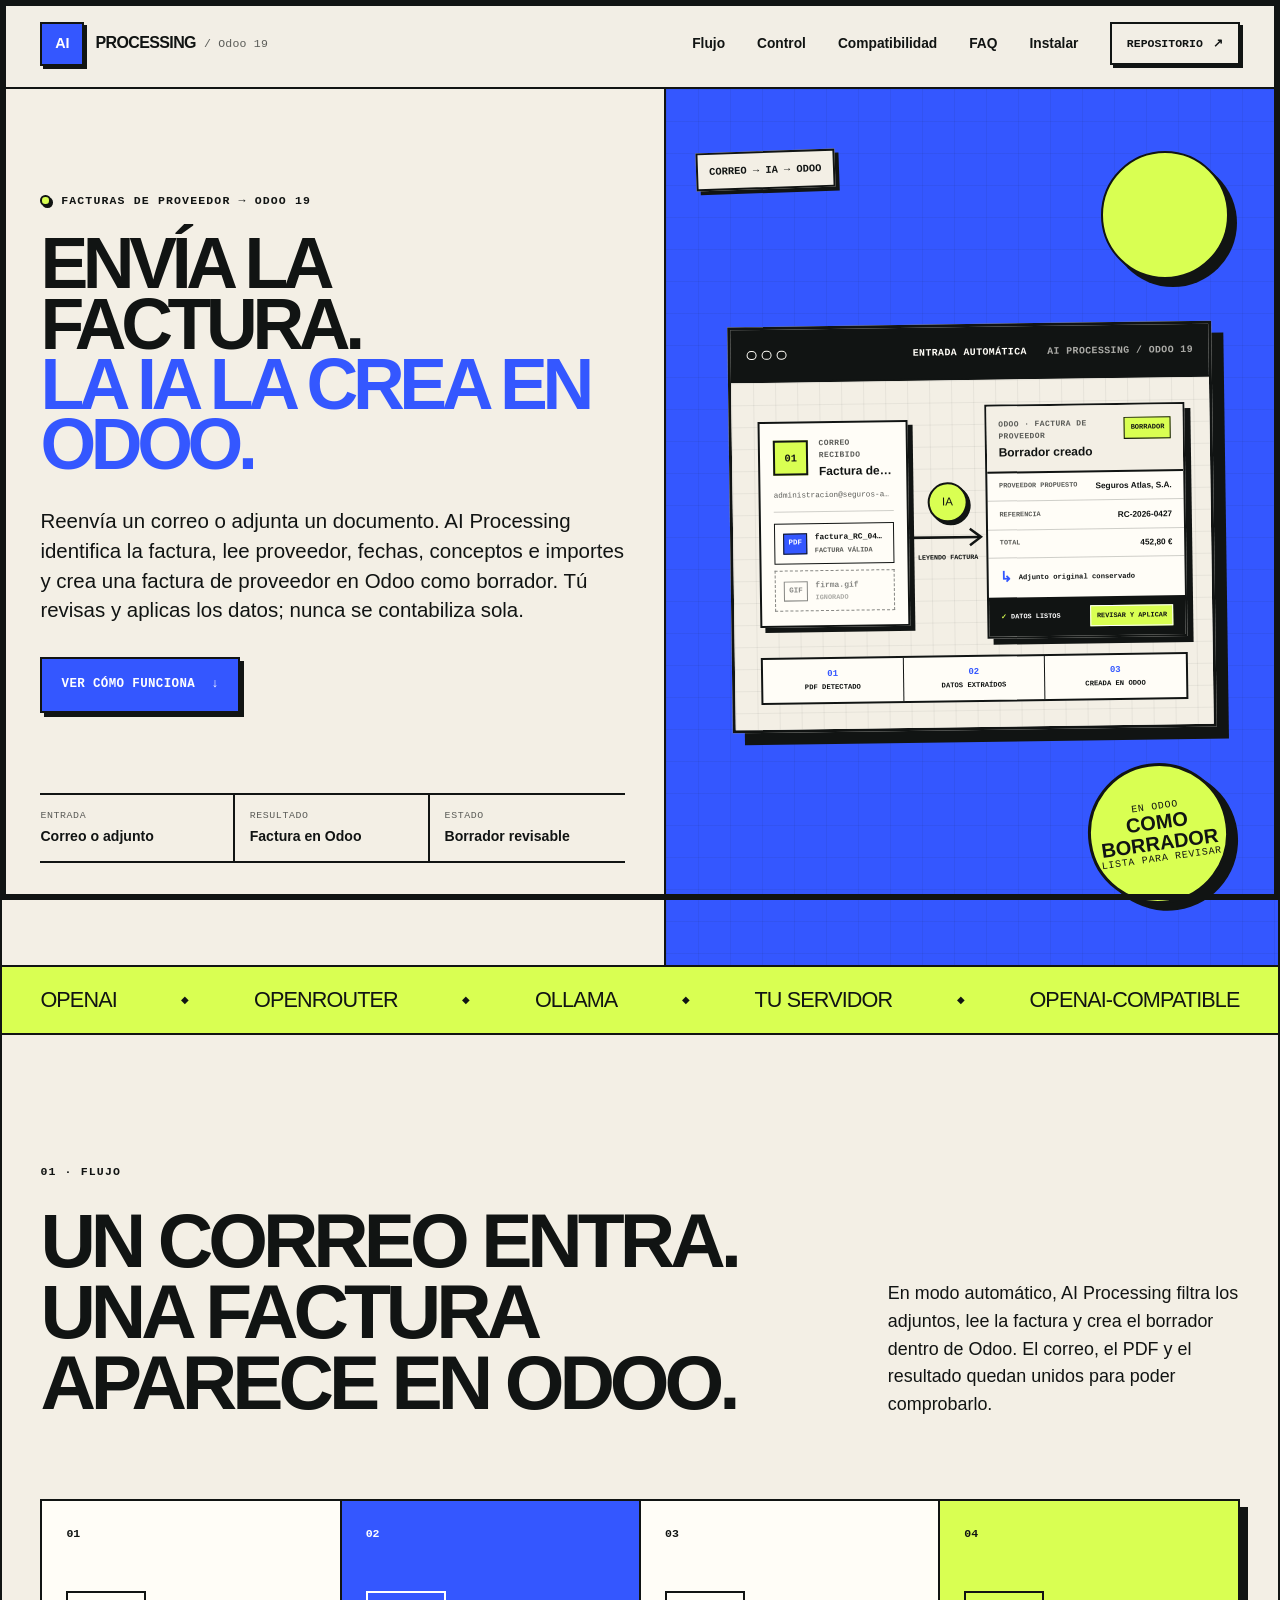
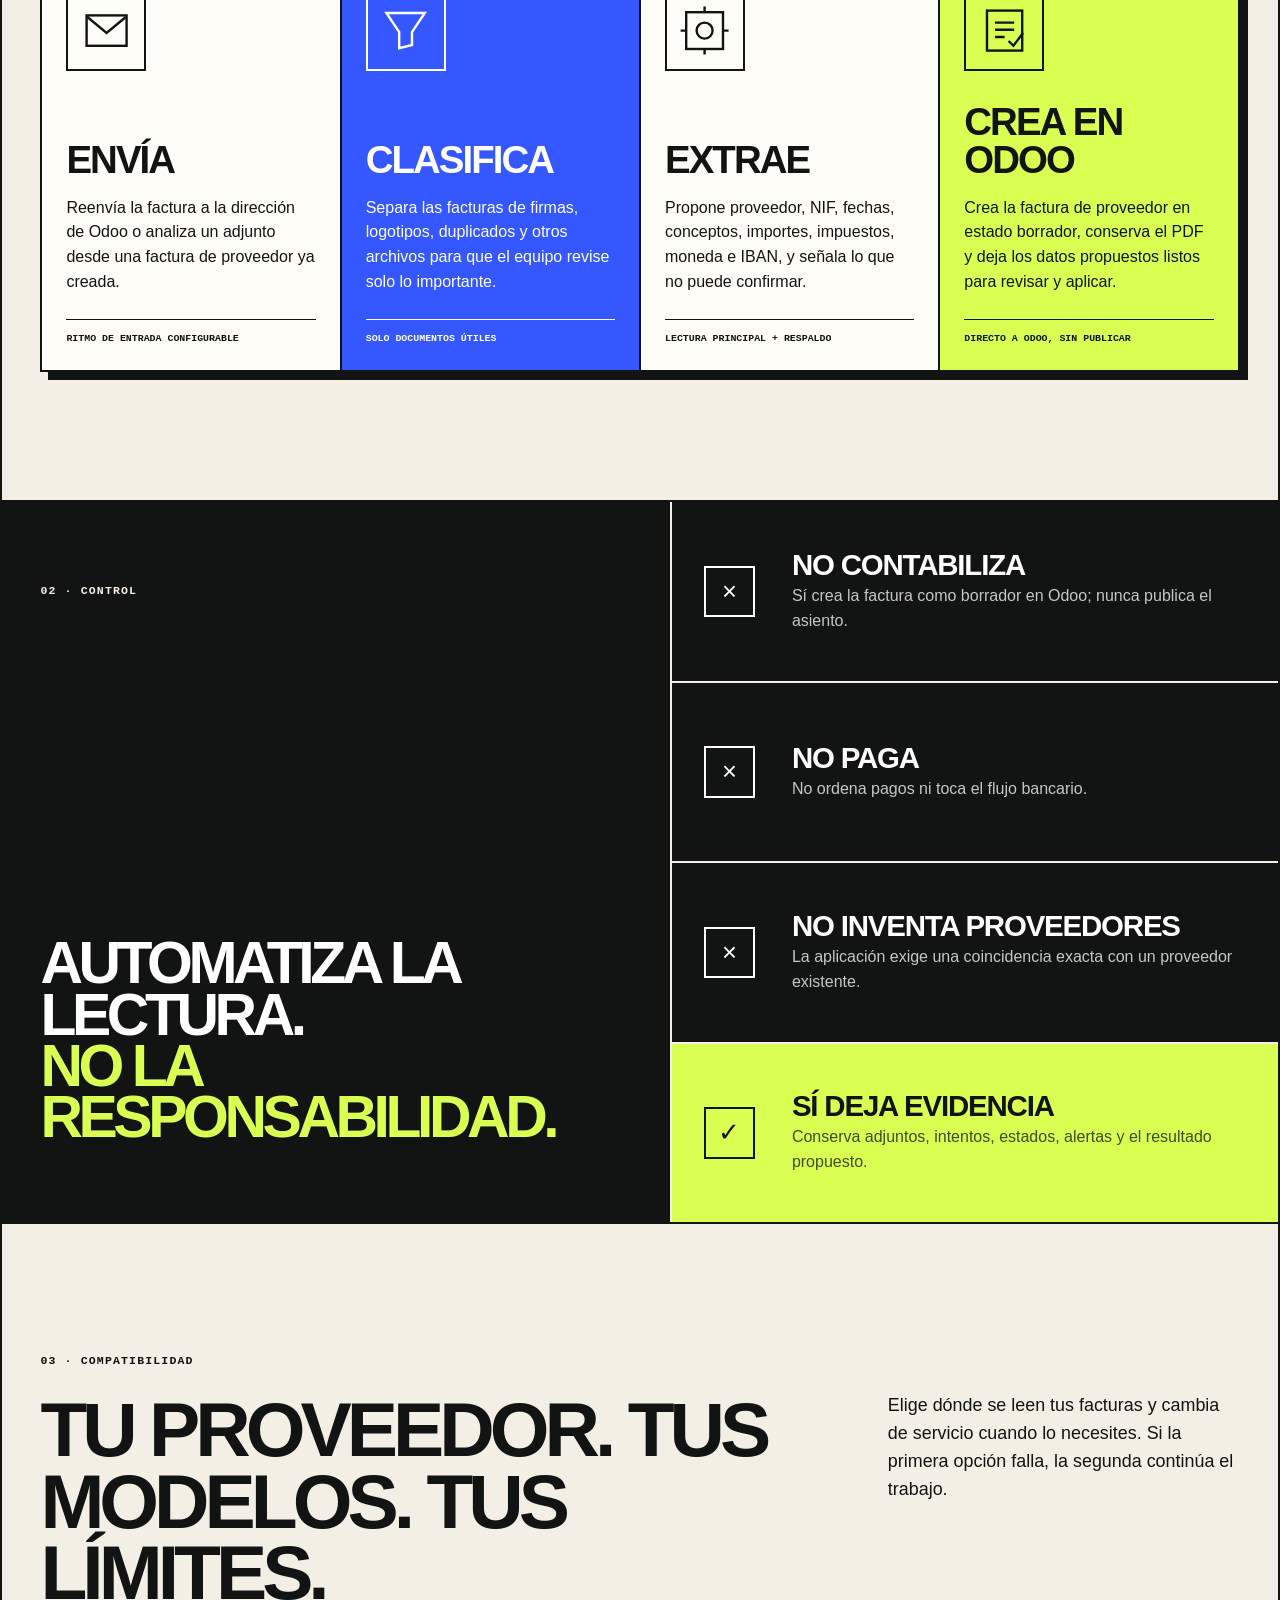
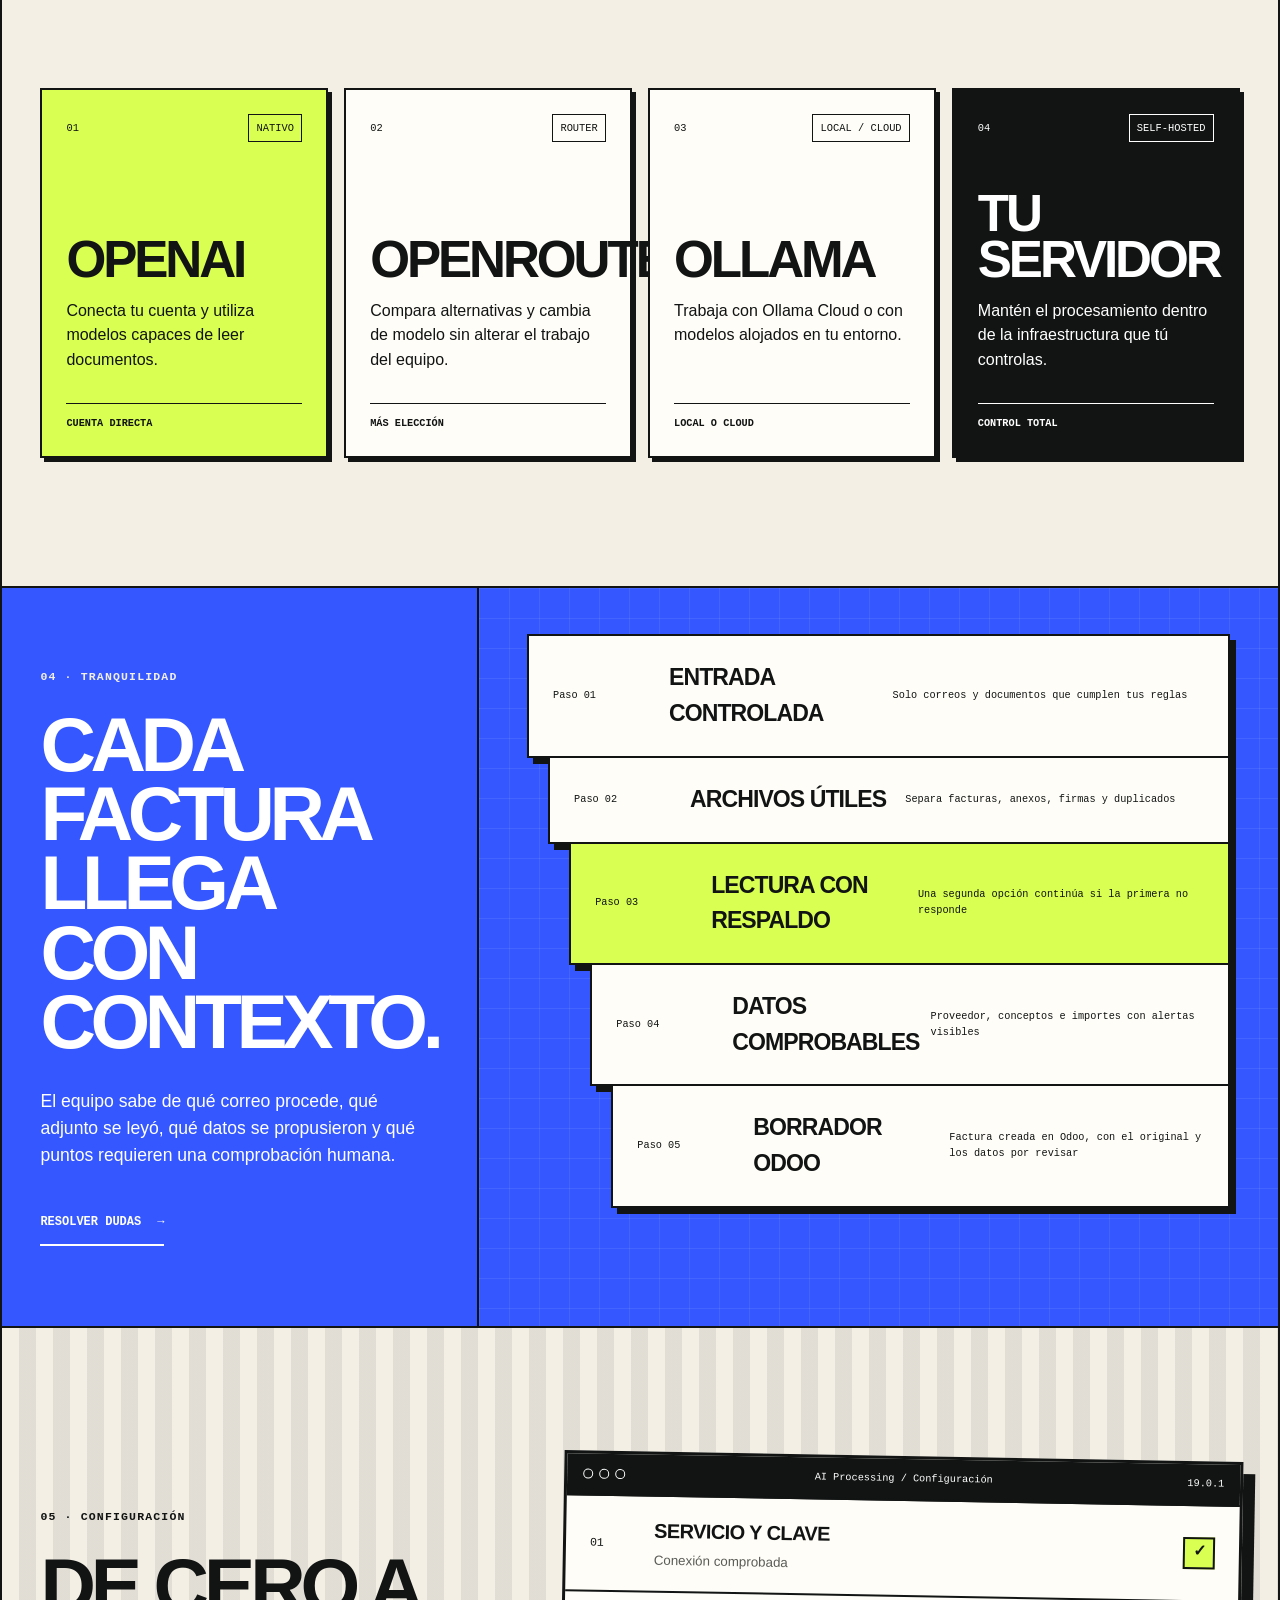
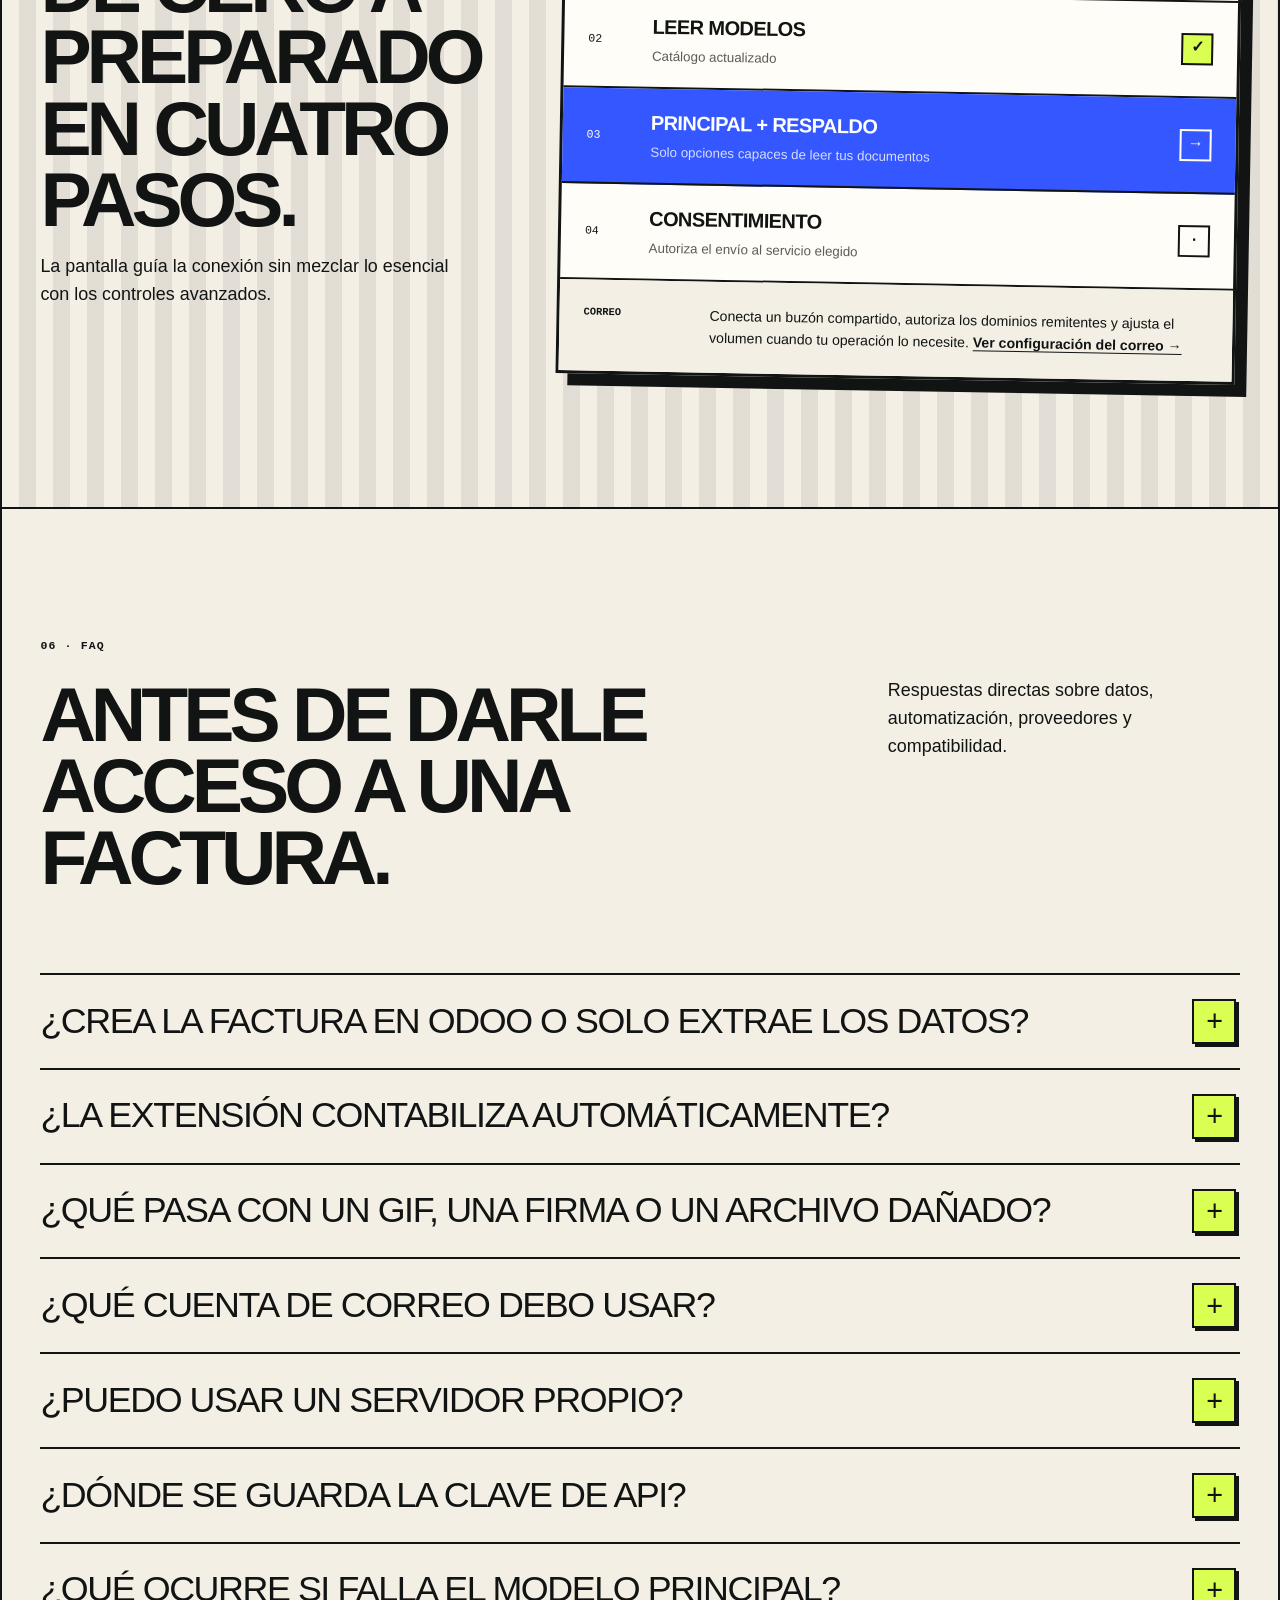
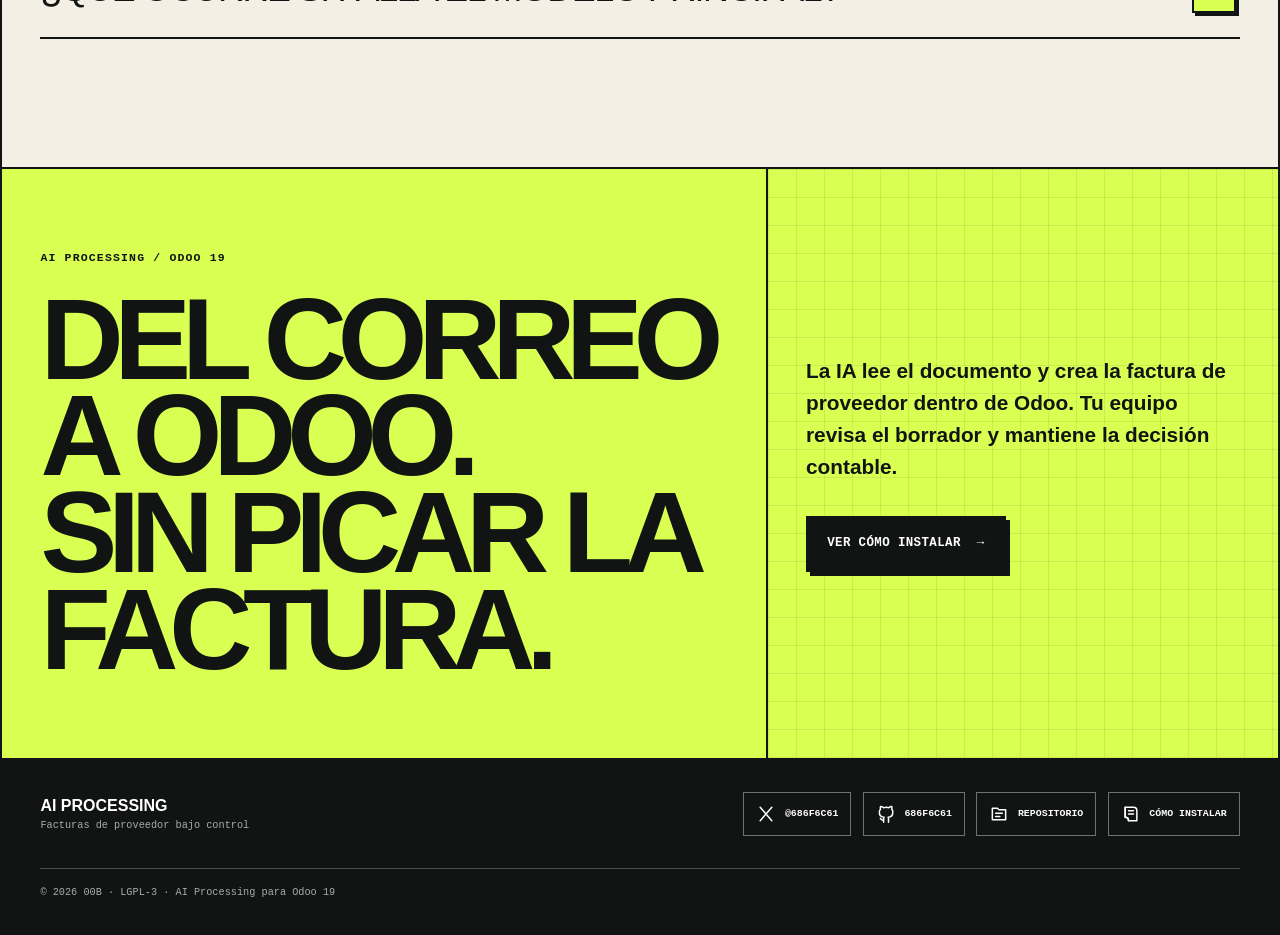
==== landing/index.html @ 41432357 "Release AI Processing for Odoo 19" ====
<!doctype html>
<html lang="es">
  <head>
    <meta charset="utf-8">
    <meta name="viewport" content="width=device-width, initial-scale=1">
    <title>AI Processing para Odoo 19 · 00B</title>
    <meta
      name="description"
      content="Envía una factura por correo: la IA extrae proveedor, conceptos e importes y crea la factura de proveedor en Odoo como borrador revisable."
    >
    <link rel="canonical" href="https://ai-processing.686f6c61.dev/">

    <meta property="og:type" content="website">
    <meta property="og:title" content="AI Processing · Del correo a Odoo">
    <meta
      property="og:description"
      content="La IA lee la factura y la incorpora directamente a Odoo como borrador, con el adjunto original y los datos listos para revisar."
    >
    <meta property="og:url" content="https://ai-processing.686f6c61.dev/">
    <meta
      property="og:image"
      content="https://ai-processing.686f6c61.dev/og-image.png"
    >
    <meta name="twitter:card" content="summary_large_image">

    <meta name="theme-color" content="#f3efe5">
    <link rel="icon" href="./favicon.svg" type="image/svg+xml">
    <link rel="stylesheet" href="./styles.css">

    <script type="application/ld+json">
      {
        "@context": "https://schema.org",
        "@type": "SoftwareApplication",
        "name": "AI Processing",
        "applicationCategory": "BusinessApplication",
        "operatingSystem": "Odoo 19",
        "softwareVersion": "19.0.1.0.1",
        "description": "Extensión que recibe facturas, extrae sus datos mediante IA y crea facturas de proveedor en Odoo como borradores revisables.",
        "license": "https://www.gnu.org/licenses/lgpl-3.0.html",
        "author": {
          "@type": "Organization",
          "name": "00B",
          "sameAs": [
            "https://x.com/686f6c61",
            "https://github.com/686f6c61"
          ]
        },
        "url": "https://ai-processing.686f6c61.dev/"
      }
    </script>
  </head>
  <body>
    <a class="skip-link" href="#contenido">Saltar al contenido</a>

    <header class="site-header">
      <a class="brand" href="#inicio" aria-label="AI Processing, inicio">
        <span class="brand__mark" aria-hidden="true">AI</span>
        <span class="brand__name">Processing</span>
        <span class="brand__edition">/ Odoo 19</span>
      </a>

      <nav class="site-nav" aria-label="Navegación principal">
        <a href="#flujo">Flujo</a>
        <a href="#control">Control</a>
        <a href="#compatibilidad">Compatibilidad</a>
        <a href="#faq">FAQ</a>
        <a href="./instalar.html">Instalar</a>
      </nav>

      <a
        class="header-cta"
        href="https://github.com/686f6c61/odoo-invoices-ai-processing"
        target="_blank"
        rel="noopener noreferrer"
      >
        Repositorio
        <span aria-hidden="true">↗</span>
      </a>
    </header>

    <main id="contenido">
      <section class="hero" id="inicio" aria-labelledby="hero-title">
        <div class="hero__copy">
          <p class="eyebrow">
            <span class="status-dot" aria-hidden="true"></span>
            Facturas de proveedor → Odoo 19
          </p>
          <h1 id="hero-title">
            Envía la factura.
            <span>La IA la crea en Odoo.</span>
          </h1>
          <p class="hero__lede">
            Reenvía un correo o adjunta un documento. AI Processing identifica
            la factura, lee proveedor, fechas, conceptos e importes y crea una
            factura de proveedor en Odoo como borrador. Tú revisas y aplicas los
            datos; nunca se contabiliza sola.
          </p>

          <div class="hero__actions">
            <a class="button button--primary" href="#flujo">
              Ver cómo funciona
              <span aria-hidden="true">↓</span>
            </a>
          </div>

          <ul class="hero__facts" aria-label="Datos principales">
            <li>
              <span>Entrada</span>
              <strong>Correo o adjunto</strong>
            </li>
            <li>
              <span>Resultado</span>
              <strong>Factura en Odoo</strong>
            </li>
            <li>
              <span>Estado</span>
              <strong>Borrador revisable</strong>
            </li>
          </ul>
        </div>

        <div class="hero__visual">
          <div class="visual-label visual-label--top">Correo → IA → Odoo</div>

          <div
            class="product-demo"
            role="img"
            aria-label="Una factura PDF recibida por correo es leída por la IA y aparece en Odoo como factura de proveedor en borrador"
          >
            <div class="product-demo__bar">
              <div aria-hidden="true"><span></span><span></span><span></span></div>
              <strong>Entrada automática</strong>
              <span>AI Processing / Odoo 19</span>
            </div>

            <div class="product-demo__body">
              <div class="demo-route" aria-hidden="true">
                <article class="demo-stage demo-stage--mail">
                  <div class="demo-stage__head">
                    <span>01</span>
                    <div>
                      <small>Correo recibido</small>
                      <strong>Factura de Seguros Atlas</strong>
                    </div>
                  </div>
                  <p>administracion@seguros-atlas.es</p>
                  <div class="demo-attachment demo-attachment--invoice">
                    <span>PDF</span>
                    <strong>factura_RC_0427.pdf</strong>
                    <small>Factura válida</small>
                  </div>
                  <div class="demo-attachment demo-attachment--ignored">
                    <span>GIF</span>
                    <strong>firma.gif</strong>
                    <small>Ignorado</small>
                  </div>
                </article>

                <div class="demo-connector">
                  <span>IA</span>
                  <svg viewBox="0 0 92 24" focusable="false">
                    <path d="M2 12h82"/>
                    <path d="m74 3 12 9-12 9"/>
                  </svg>
                  <small>leyendo factura</small>
                </div>

                <article class="demo-stage demo-stage--odoo">
                  <div class="demo-odoo__head">
                    <div>
                      <small>Odoo · Factura de proveedor</small>
                      <strong>Borrador creado</strong>
                    </div>
                    <span>Borrador</span>
                  </div>
                  <dl>
                    <div>
                      <dt>Proveedor propuesto</dt>
                      <dd>Seguros Atlas, S.A.</dd>
                    </div>
                    <div>
                      <dt>Referencia</dt>
                      <dd>RC-2026-0427</dd>
                    </div>
                    <div>
                      <dt>Total</dt>
                      <dd>452,80 €</dd>
                    </div>
                  </dl>
                  <div class="demo-odoo__attachment">
                    <span aria-hidden="true">↳</span>
                    <strong>Adjunto original conservado</strong>
                  </div>
                  <div class="demo-odoo__footer">
                    <span><b>✓</b> Datos listos</span>
                    <span>Revisar y aplicar</span>
                  </div>
                </article>
              </div>

              <div class="demo-proof" aria-hidden="true">
                <span><b>01</b> PDF detectado</span>
                <span><b>02</b> Datos extraídos</span>
                <span><b>03</b> Creada en Odoo</span>
              </div>
            </div>
          </div>

          <div class="visual-stamp" aria-hidden="true">
            <span>En Odoo</span>
            <strong>como borrador</strong>
            <span>lista para revisar</span>
          </div>
        </div>
      </section>

      <div class="provider-strip" aria-label="Servicios compatibles">
        <p>OpenAI</p>
        <span aria-hidden="true">◆</span>
        <p>OpenRouter</p>
        <span aria-hidden="true">◆</span>
        <p>Ollama</p>
        <span aria-hidden="true">◆</span>
        <p>Tu servidor</p>
        <span aria-hidden="true">◆</span>
        <p>OpenAI-compatible</p>
      </div>

      <section class="section workflow" id="flujo" aria-labelledby="workflow-title">
        <div class="section-heading">
          <div>
            <p class="eyebrow">01 · Flujo</p>
            <h2 id="workflow-title">Un correo entra. Una factura aparece en Odoo.</h2>
          </div>
          <p>
            En modo automático, AI Processing filtra los adjuntos, lee la
            factura y crea el borrador dentro de Odoo. El correo, el PDF y el
            resultado quedan unidos para poder comprobarlo.
          </p>
        </div>

        <ol class="workflow-grid">
          <li class="workflow-card">
            <span class="workflow-card__number">01</span>
            <div class="workflow-card__icon" aria-hidden="true">
              <svg viewBox="0 0 64 64">
                <rect x="7" y="13" width="50" height="38"/>
                <path d="m8 15 24 20 24-20"/>
              </svg>
            </div>
            <h3>Envía</h3>
            <p>
              Reenvía la factura a la dirección de Odoo o analiza un adjunto
              desde una factura de proveedor ya creada.
            </p>
            <span class="workflow-card__meta">Ritmo de entrada configurable</span>
          </li>

          <li class="workflow-card workflow-card--blue">
            <span class="workflow-card__number">02</span>
            <div class="workflow-card__icon" aria-hidden="true">
              <svg viewBox="0 0 64 64">
                <path d="M8 10h48L40 34v16l-16 4V34Z"/>
              </svg>
            </div>
            <h3>Clasifica</h3>
            <p>
              Separa las facturas de firmas, logotipos, duplicados y otros
              archivos para que el equipo revise solo lo importante.
            </p>
            <span class="workflow-card__meta">Solo documentos útiles</span>
          </li>

          <li class="workflow-card">
            <span class="workflow-card__number">03</span>
            <div class="workflow-card__icon" aria-hidden="true">
              <svg viewBox="0 0 64 64">
                <rect x="9" y="9" width="46" height="46"/>
                <circle cx="32" cy="32" r="10"/>
                <path d="M32 2v7M32 55v7M2 32h7M55 32h7"/>
              </svg>
            </div>
            <h3>Extrae</h3>
            <p>
              Propone proveedor, NIF, fechas, conceptos, importes, impuestos,
              moneda e IBAN, y señala lo que no puede confirmar.
            </p>
            <span class="workflow-card__meta">Lectura principal + respaldo</span>
          </li>

          <li class="workflow-card workflow-card--lime">
            <span class="workflow-card__number">04</span>
            <div class="workflow-card__icon" aria-hidden="true">
              <svg viewBox="0 0 64 64">
                <rect x="10" y="7" width="44" height="50"/>
                <path d="M20 22h24M20 31h24M20 40h12M37 45l6 6 12-16"/>
              </svg>
            </div>
            <h3>Crea en Odoo</h3>
            <p>
              Crea la factura de proveedor en estado borrador, conserva el PDF
              y deja los datos propuestos listos para revisar y aplicar.
            </p>
            <span class="workflow-card__meta">Directo a Odoo, sin publicar</span>
          </li>
        </ol>
      </section>

      <section class="control" id="control" aria-labelledby="control-title">
        <div class="control__statement">
          <p class="eyebrow eyebrow--light">02 · Control</p>
          <h2 id="control-title">
            Automatiza la lectura.
            <span>No la responsabilidad.</span>
          </h2>
        </div>

        <div class="control__rules">
          <article>
            <span aria-hidden="true">×</span>
            <div>
              <h3>No contabiliza</h3>
              <p>Sí crea la factura como borrador en Odoo; nunca publica el asiento.</p>
            </div>
          </article>
          <article>
            <span aria-hidden="true">×</span>
            <div>
              <h3>No paga</h3>
              <p>No ordena pagos ni toca el flujo bancario.</p>
            </div>
          </article>
          <article>
            <span aria-hidden="true">×</span>
            <div>
              <h3>No inventa proveedores</h3>
              <p>La aplicación exige una coincidencia exacta con un proveedor existente.</p>
            </div>
          </article>
          <article>
            <span aria-hidden="true">✓</span>
            <div>
              <h3>Sí deja evidencia</h3>
              <p>Conserva adjuntos, intentos, estados, alertas y el resultado propuesto.</p>
            </div>
          </article>
        </div>
      </section>

      <section
        class="section compatibility"
        id="compatibilidad"
        aria-labelledby="compatibility-title"
      >
        <div class="section-heading section-heading--split">
          <div>
            <p class="eyebrow">03 · Compatibilidad</p>
            <h2 id="compatibility-title">Tu proveedor. Tus modelos. Tus límites.</h2>
          </div>
          <p>
            Elige dónde se leen tus facturas y cambia de servicio cuando lo
            necesites. Si la primera opción falla, la segunda continúa el trabajo.
          </p>
        </div>

        <div class="provider-grid">
          <article class="provider-card provider-card--featured">
            <div class="provider-card__top">
              <span>01</span>
              <span class="provider-card__state">Nativo</span>
            </div>
            <h3>OpenAI</h3>
            <p>Conecta tu cuenta y utiliza modelos capaces de leer documentos.</p>
            <span class="provider-card__fit">Cuenta directa</span>
          </article>

          <article class="provider-card">
            <div class="provider-card__top">
              <span>02</span>
              <span class="provider-card__state">Router</span>
            </div>
            <h3>OpenRouter</h3>
            <p>Compara alternativas y cambia de modelo sin alterar el trabajo del equipo.</p>
            <span class="provider-card__fit">Más elección</span>
          </article>

          <article class="provider-card">
            <div class="provider-card__top">
              <span>03</span>
              <span class="provider-card__state">Local / Cloud</span>
            </div>
            <h3>Ollama</h3>
            <p>Trabaja con Ollama Cloud o con modelos alojados en tu entorno.</p>
            <span class="provider-card__fit">Local o cloud</span>
          </article>

          <article class="provider-card provider-card--dark">
            <div class="provider-card__top">
              <span>04</span>
              <span class="provider-card__state">Self-hosted</span>
            </div>
            <h3>Tu servidor</h3>
            <p>Mantén el procesamiento dentro de la infraestructura que tú controlas.</p>
            <span class="provider-card__fit">Control total</span>
          </article>
        </div>
      </section>

      <section class="architecture" id="arquitectura" aria-labelledby="architecture-title">
        <div class="architecture__intro">
          <p class="eyebrow eyebrow--light">04 · Tranquilidad</p>
          <h2 id="architecture-title">Cada factura llega con contexto.</h2>
          <p>
            El equipo sabe de qué correo procede, qué adjunto se leyó, qué datos
            se propusieron y qué puntos requieren una comprobación humana.
          </p>
          <a class="text-link text-link--light" href="#faq">
            Resolver dudas
            <span aria-hidden="true">→</span>
          </a>
        </div>

        <div class="architecture__stack" aria-label="Controles del producto">
          <article>
            <span>Paso 01</span>
            <strong>Entrada controlada</strong>
            <small>Solo correos y documentos que cumplen tus reglas</small>
          </article>
          <article>
            <span>Paso 02</span>
            <strong>Archivos útiles</strong>
            <small>Separa facturas, anexos, firmas y duplicados</small>
          </article>
          <article class="architecture__stack-highlight">
            <span>Paso 03</span>
            <strong>Lectura con respaldo</strong>
            <small>Una segunda opción continúa si la primera no responde</small>
          </article>
          <article>
            <span>Paso 04</span>
            <strong>Datos comprobables</strong>
            <small>Proveedor, conceptos e importes con alertas visibles</small>
          </article>
          <article>
            <span>Paso 05</span>
            <strong>Borrador Odoo</strong>
            <small>Factura creada en Odoo, con el original y los datos por revisar</small>
          </article>
        </div>
      </section>

      <section class="section configuration" aria-labelledby="configuration-title">
        <div class="configuration__copy">
          <p class="eyebrow">05 · Configuración</p>
          <h2 id="configuration-title">De cero a preparado en cuatro pasos.</h2>
          <p>
            La pantalla guía la conexión sin mezclar lo esencial con los
            controles avanzados.
          </p>
        </div>

        <div class="configuration__panel">
          <div class="panel-bar">
            <div aria-hidden="true">
              <span></span><span></span><span></span>
            </div>
            <p>AI Processing / Configuración</p>
            <span>19.0.1</span>
          </div>

          <ol class="setup-list">
            <li class="setup-list__done">
              <span>01</span>
              <div>
                <strong>Servicio y clave</strong>
                <small>Conexión comprobada</small>
              </div>
              <b aria-label="Completado">✓</b>
            </li>
            <li class="setup-list__done">
              <span>02</span>
              <div>
                <strong>Leer modelos</strong>
                <small>Catálogo actualizado</small>
              </div>
              <b aria-label="Completado">✓</b>
            </li>
            <li class="setup-list__active">
              <span>03</span>
              <div>
                <strong>Principal + respaldo</strong>
                <small>Solo opciones capaces de leer tus documentos</small>
              </div>
              <b aria-label="Paso actual">→</b>
            </li>
            <li>
              <span>04</span>
              <div>
                <strong>Consentimiento</strong>
                <small>Autoriza el envío al servicio elegido</small>
              </div>
              <b aria-hidden="true">·</b>
            </li>
          </ol>

          <div class="panel-note">
            <span>Correo</span>
            <p>
              Conecta un buzón compartido, autoriza los dominios remitentes y
              ajusta el volumen cuando tu operación lo necesite.
              <a href="./instalar.html#correo">Ver configuración del correo →</a>
            </p>
          </div>
        </div>
      </section>

      <section class="section faq" id="faq" aria-labelledby="faq-title">
        <div class="section-heading section-heading--split">
          <div>
            <p class="eyebrow">06 · FAQ</p>
            <h2 id="faq-title">Antes de darle acceso a una factura.</h2>
          </div>
          <p>
            Respuestas directas sobre datos, automatización, proveedores y
            compatibilidad.
          </p>
        </div>

        <div class="faq-list">
          <details>
            <summary>
              ¿Crea la factura en Odoo o solo extrae los datos?
              <span aria-hidden="true">+</span>
            </summary>
            <p>
              La crea directamente en Odoo como factura de proveedor en estado
              borrador y conserva el documento original. Los datos extraídos
              quedan listos para que una persona los revise y los aplique.
            </p>
          </details>

          <details>
            <summary>
              ¿La extensión contabiliza automáticamente?
              <span aria-hidden="true">+</span>
            </summary>
            <p>
              No. Crear el borrador no publica el asiento. Una persona con
              permisos contables revisa proveedor, fechas, conceptos, cuentas e
              impuestos antes de validar la factura.
            </p>
          </details>

          <details>
            <summary>
              ¿Qué pasa con un GIF, una firma o un archivo dañado?
              <span aria-hidden="true">+</span>
            </summary>
            <p>
              Se conserva como parte del correo, pero no se envía al modelo. La
              extensión inspecciona la firma real del archivo, sus dimensiones y
              sus límites antes de considerarlo candidato.
            </p>
          </details>

          <details>
            <summary>
              ¿Qué cuenta de correo debo usar?
              <span aria-hidden="true">+</span>
            </summary>
            <p>
              Para recibir, recomendamos un buzón compartido y dedicado, como
              <code>facturas@empresa.com</code>, conectado a Odoo por IMAP. Para
              enviar sirve cualquier cuenta cuyo dominio hayas autorizado. No
              necesitas configurar SMTP saliente para procesar facturas.
              <a href="./instalar.html#correo">Ver la guía de correo</a>.
            </p>
          </details>

          <details>
            <summary>
              ¿Puedo usar un servidor propio?
              <span aria-hidden="true">+</span>
            </summary>
            <p>
              Sí. Admite endpoints OpenAI-compatible y Ollama local. Los
              endpoints privados requieren una autorización explícita en la
              configuración.
            </p>
          </details>

          <details>
            <summary>
              ¿Dónde se guarda la clave de API?
              <span aria-hidden="true">+</span>
            </summary>
            <p>
              Preferentemente en una variable de entorno del servidor. También
              puede guardarse cifrada mediante una clave maestra que permanece
              fuera de la base de datos y de Git.
            </p>
          </details>

          <details>
            <summary>
              ¿Qué ocurre si falla el modelo principal?
              <span aria-hidden="true">+</span>
            </summary>
            <p>
              La extensión puede reintentar con un modelo de respaldo
              previamente verificado y deja registrado qué intento produjo el
              resultado.
            </p>
          </details>
        </div>
      </section>

      <section class="closing" aria-labelledby="closing-title">
        <div>
          <p class="eyebrow">AI Processing / Odoo 19</p>
          <h2 id="closing-title">Del correo a Odoo.<br>Sin picar la factura.</h2>
        </div>
        <div class="closing__action">
          <p>
            La IA lee el documento y crea la factura de proveedor dentro de
            Odoo. Tu equipo revisa el borrador y mantiene la decisión contable.
          </p>
          <a
            class="button button--dark"
            href="./instalar.html"
          >
            Ver cómo instalar
            <span aria-hidden="true">→</span>
          </a>
        </div>
      </section>
    </main>

    <footer class="site-footer">
      <div class="site-footer__brand">
        <strong>AI Processing</strong>
        <span>Facturas de proveedor bajo control</span>
      </div>

      <nav class="socials" aria-label="Enlaces de AI Processing">
        <a
          href="https://x.com/686f6c61"
          target="_blank"
          rel="me noopener noreferrer"
          aria-label="686f6c61 en X"
        >
          <svg viewBox="0 0 24 24" aria-hidden="true" focusable="false">
            <path d="M5 4l14 16M19 4 5 20"/>
          </svg>
          <span>@686f6c61</span>
        </a>
        <a
          href="https://github.com/686f6c61"
          target="_blank"
          rel="me noopener noreferrer"
          aria-label="686f6c61 en GitHub"
        >
          <svg viewBox="0 0 24 24" aria-hidden="true" focusable="false">
            <path d="M15 22v-3.9c0-1 .1-1.5-.5-2.1 2.8-.3 5.7-1.4 5.7-6.2 0-1.4-.5-2.5-1.3-3.4.1-.3.6-1.6-.1-3.3 0 0-1-.3-3.5 1.3a12 12 0 0 0-6.3 0C6.5 2.8 5.5 3.1 5.5 3.1c-.7 1.7-.2 3-.1 3.3A5 5 0 0 0 4 9.8c0 4.8 3 5.9 5.8 6.2-.4.4-.7.9-.7 1.8V22"/>
            <path d="M9 19c-2.7.8-2.7-1.2-3.8-1.5"/>
          </svg>
          <span>686f6c61</span>
        </a>
        <a
          href="https://github.com/686f6c61/odoo-invoices-ai-processing"
          target="_blank"
          rel="noopener noreferrer"
          aria-label="Repositorio odoo-invoices-ai-processing en GitHub"
        >
          <svg viewBox="0 0 24 24" aria-hidden="true" focusable="false">
            <path d="M4 5h6l2 2h8v12H4Z"/>
            <path d="M8 11h8M8 15h5"/>
          </svg>
          <span>Repositorio</span>
        </a>
        <a href="./instalar.html" aria-label="Abrir la guía de instalación">
          <svg viewBox="0 0 24 24" aria-hidden="true" focusable="false">
            <path d="M5 4h10a4 4 0 0 1 4 4v12H9a4 4 0 0 0-4-4Z"/>
            <path d="M5 4v12a4 4 0 0 1 4 4M9 8h6M9 12h6"/>
          </svg>
          <span>Cómo instalar</span>
        </a>
      </nav>

      <p>© 2026 00B · LGPL-3 · AI Processing para Odoo 19</p>
    </footer>
  </body>
</html>
---- landing/styles.css ----
:root {
  --paper: #f3efe5;
  --paper-bright: #fffdf7;
  --ink: #111413;
  --muted: #5b5c58;
  --blue: #3457ff;
  --blue-dark: #1731b8;
  --lime: #d9ff52;
  --line: #111413;
  --line-soft: rgba(17, 20, 19, 0.2);
  --display: "Arial Black", "Helvetica Neue", Arial, sans-serif;
  --body: "Helvetica Neue", Helvetica, Arial, sans-serif;
  --mono: "SFMono-Regular", Consolas, "Liberation Mono", monospace;
  --shadow: 8px 8px 0 var(--ink);
  --shadow-small: 4px 4px 0 var(--ink);
  --content: 1480px;
  --gutter: clamp(1rem, 3vw, 3rem);
  --space-1: 0.5rem;
  --space-2: 1rem;
  --space-3: 1.5rem;
  --space-4: 2rem;
  --space-5: 3rem;
  --space-6: 5rem;
  --space-7: 8rem;
  --ease: cubic-bezier(0.2, 0.75, 0.2, 1);
}

*,
*::before,
*::after {
  box-sizing: border-box;
}

html {
  scroll-behavior: smooth;
  scroll-padding-top: 6rem;
}

body {
  margin: 0;
  overflow-x: hidden;
  color: var(--ink);
  background: var(--paper);
  font-family: var(--body);
  font-size: 1rem;
  line-height: 1.55;
  text-rendering: optimizeLegibility;
}

body::before {
  position: fixed;
  z-index: 30;
  inset: 0;
  border: 6px solid var(--ink);
  pointer-events: none;
  content: "";
}

a {
  color: inherit;
}

svg {
  display: block;
}

::selection {
  color: var(--paper-bright);
  background: var(--blue);
}

.skip-link {
  position: fixed;
  z-index: 100;
  top: 0.75rem;
  left: 0.75rem;
  padding: 0.75rem 1rem;
  border: 2px solid var(--ink);
  color: var(--paper-bright);
  background: var(--ink);
  transform: translateY(-150%);
}

.skip-link:focus {
  transform: translateY(0);
}

:focus-visible {
  outline: 4px solid var(--blue);
  outline-offset: 4px;
}

.site-header {
  position: relative;
  z-index: 20;
  display: grid;
  grid-template-columns: minmax(240px, 1fr) auto auto;
  align-items: center;
  gap: var(--space-4);
  width: min(100%, var(--content));
  margin-inline: auto;
  padding: 1.35rem var(--gutter);
  border-right: 2px solid var(--ink);
  border-bottom: 2px solid var(--ink);
  border-left: 2px solid var(--ink);
  background: rgba(243, 239, 229, 0.96);
}

.brand {
  display: inline-flex;
  align-items: center;
  width: fit-content;
  font-weight: 800;
  text-decoration: none;
}

.brand__mark {
  display: grid;
  width: 2.75rem;
  height: 2.75rem;
  place-items: center;
  margin-right: 0.7rem;
  border: 2px solid var(--ink);
  color: white;
  background: var(--blue);
  font-family: var(--display);
  font-size: 0.9rem;
  box-shadow: 3px 3px 0 var(--ink);
}

.brand__name {
  font-family: var(--display);
  letter-spacing: -0.04em;
  text-transform: uppercase;
}

.brand__edition {
  margin-left: 0.5rem;
  color: var(--muted);
  font-family: var(--mono);
  font-size: 0.72rem;
  font-weight: 500;
  letter-spacing: 0.02em;
}

.site-nav {
  display: flex;
  align-items: center;
  gap: clamp(1rem, 2.5vw, 2.4rem);
}

.site-nav a {
  position: relative;
  font-size: 0.86rem;
  font-weight: 700;
  text-decoration: none;
}

.site-nav a::after {
  position: absolute;
  right: 0;
  bottom: -0.35rem;
  left: 0;
  height: 2px;
  background: var(--blue);
  transform: scaleX(0);
  transform-origin: right;
  transition: transform 180ms var(--ease);
  content: "";
}

.site-nav a:hover::after,
.site-nav a:focus-visible::after {
  transform: scaleX(1);
  transform-origin: left;
}

.header-cta {
  display: inline-flex;
  align-items: center;
  gap: 0.65rem;
  padding: 0.65rem 0.9rem;
  border: 2px solid var(--ink);
  font-family: var(--mono);
  font-size: 0.72rem;
  font-weight: 700;
  text-decoration: none;
  text-transform: uppercase;
  box-shadow: 3px 3px 0 var(--ink);
  transition:
    box-shadow 160ms var(--ease),
    transform 160ms var(--ease);
}

.header-cta:hover {
  box-shadow: 0 0 0 var(--ink);
  transform: translate(3px, 3px);
}

.hero {
  display: grid;
  grid-template-columns: minmax(0, 1.04fr) minmax(440px, 0.96fr);
  min-height: 820px;
  width: min(100%, var(--content));
  margin-inline: auto;
  border-right: 2px solid var(--ink);
  border-left: 2px solid var(--ink);
}

.hero__copy {
  display: flex;
  flex-direction: column;
  justify-content: center;
  padding: clamp(4rem, 8vw, 7rem) var(--gutter);
  border-right: 2px solid var(--ink);
}

.eyebrow {
  display: flex;
  align-items: center;
  gap: 0.65rem;
  margin: 0 0 var(--space-3);
  font-family: var(--mono);
  font-size: 0.72rem;
  font-weight: 800;
  letter-spacing: 0.1em;
  text-transform: uppercase;
}

.eyebrow--light {
  color: var(--paper);
}

.status-dot {
  width: 0.65rem;
  height: 0.65rem;
  border: 2px solid var(--ink);
  border-radius: 50%;
  background: var(--lime);
  box-shadow: 2px 2px 0 var(--ink);
}

.hero h1 {
  max-width: 100%;
  margin: 0;
  font-family: var(--display);
  font-size: clamp(3.7rem, 5.6vw, 6.7rem);
  font-weight: 900;
  line-height: 0.84;
  letter-spacing: -0.075em;
  text-transform: uppercase;
}

.hero h1 span {
  display: block;
  color: var(--blue);
}

.hero__lede {
  max-width: 690px;
  margin: var(--space-4) 0 0;
  font-size: clamp(1.12rem, 1.6vw, 1.45rem);
  line-height: 1.45;
}

.hero__actions {
  display: flex;
  flex-wrap: wrap;
  gap: var(--space-2);
  margin-top: var(--space-4);
}

.button {
  display: inline-flex;
  min-height: 3.5rem;
  align-items: center;
  justify-content: center;
  gap: 1rem;
  padding: 0.9rem 1.2rem;
  border: 2px solid var(--ink);
  font-family: var(--mono);
  font-size: 0.78rem;
  font-weight: 800;
  letter-spacing: 0.03em;
  text-decoration: none;
  text-transform: uppercase;
  box-shadow: var(--shadow-small);
  transition:
    transform 160ms var(--ease),
    box-shadow 160ms var(--ease);
}

.button:hover {
  box-shadow: 0 0 0 var(--ink);
  transform: translate(4px, 4px);
}

.button--primary {
  color: white;
  background: var(--blue);
}

.button--dark {
  color: white;
  background: var(--ink);
}

.hero__facts {
  display: grid;
  grid-template-columns: repeat(3, 1fr);
  gap: 0;
  margin: var(--space-6) 0 0;
  padding: 0;
  border-top: 2px solid var(--ink);
  border-bottom: 2px solid var(--ink);
  list-style: none;
}

.hero__facts li {
  display: flex;
  flex-direction: column;
  gap: 0.2rem;
  padding: 0.8rem 0.9rem;
  border-right: 2px solid var(--ink);
}

.hero__facts li:first-child {
  padding-left: 0;
}

.hero__facts li:last-child {
  border-right: 0;
}

.hero__facts span {
  color: var(--muted);
  font-family: var(--mono);
  font-size: 0.62rem;
  letter-spacing: 0.06em;
  text-transform: uppercase;
}

.hero__facts strong {
  font-size: 0.88rem;
}

.hero__visual {
  position: relative;
  display: grid;
  overflow: hidden;
  min-height: 680px;
  place-items: center;
  padding: clamp(2rem, 5vw, 4.5rem);
  background:
    linear-gradient(rgba(17, 20, 19, 0.06) 1px, transparent 1px),
    linear-gradient(90deg, rgba(17, 20, 19, 0.06) 1px, transparent 1px),
    var(--blue);
  background-size: 32px 32px;
}

.hero__visual::before {
  position: absolute;
  top: 7%;
  right: 8%;
  width: 8rem;
  height: 8rem;
  border: 2px solid var(--ink);
  border-radius: 50%;
  background: var(--lime);
  box-shadow: var(--shadow);
  content: "";
}

.product-demo {
  position: relative;
  z-index: 2;
  width: min(100%, 660px);
  border: 3px solid var(--ink);
  background: var(--paper-bright);
  box-shadow: 12px 12px 0 var(--ink);
  transform: rotate(-0.8deg);
}

.product-demo__bar {
  display: grid;
  grid-template-columns: 1fr auto 1fr;
  align-items: center;
  gap: 1rem;
  min-height: 3.3rem;
  padding: 0.7rem 1rem;
  border-bottom: 2px solid var(--ink);
  color: var(--paper-bright);
  background: var(--ink);
  font-family: var(--mono);
  font-size: 0.62rem;
  font-weight: 800;
  letter-spacing: 0.04em;
  text-transform: uppercase;
}

.product-demo__bar > div {
  display: flex;
  gap: 0.35rem;
}

.product-demo__bar > div span {
  width: 0.6rem;
  height: 0.6rem;
  border: 1px solid var(--paper-bright);
  border-radius: 50%;
}

.product-demo__bar > span {
  justify-self: end;
  opacity: 0.65;
}

.product-demo__body {
  display: grid;
  gap: 1rem;
  padding: clamp(1rem, 2.6vw, 1.6rem);
  background:
    linear-gradient(rgba(17, 20, 19, 0.055) 1px, transparent 1px),
    linear-gradient(90deg, rgba(17, 20, 19, 0.055) 1px, transparent 1px),
    var(--paper);
  background-size: 22px 22px;
}

.demo-inbox,
.demo-draft {
  border: 2px solid var(--ink);
  background: var(--paper-bright);
}

.demo-inbox {
  padding: 1rem;
  animation: demo-inbox 7.2s var(--ease) infinite;
}

.demo-card__heading {
  display: grid;
  grid-template-columns: 2.6rem minmax(0, 1fr) auto;
  gap: 0.7rem;
  align-items: center;
}

.demo-icon {
  display: grid;
  width: 2.6rem;
  height: 2.6rem;
  place-items: center;
  border: 2px solid var(--ink);
  background: var(--lime);
  font-size: 1.2rem;
  font-weight: 900;
}

.demo-card__heading small,
.demo-draft__top small {
  display: block;
  color: var(--muted);
  font-family: var(--mono);
  font-size: 0.56rem;
  font-weight: 800;
  letter-spacing: 0.06em;
  text-transform: uppercase;
}

.demo-card__heading strong,
.demo-draft__top strong {
  display: block;
  overflow: hidden;
  margin-top: 0.15rem;
  font-size: 0.92rem;
  line-height: 1.15;
  text-overflow: ellipsis;
  white-space: nowrap;
}

.demo-card__heading > b {
  display: grid;
  width: 1.8rem;
  height: 1.8rem;
  place-items: center;
  border: 2px solid var(--ink);
  border-radius: 50%;
  background: var(--lime);
  font-family: var(--mono);
  font-size: 0.7rem;
}

.demo-inbox > p {
  margin: 0.75rem 0;
  padding-bottom: 0.65rem;
  border-bottom: 1px solid var(--line-soft);
  color: var(--muted);
  font-family: var(--mono);
  font-size: 0.58rem;
}

.demo-attachments {
  display: flex;
  flex-wrap: wrap;
  gap: 0.4rem;
}

.demo-file {
  padding: 0.38rem 0.48rem;
  border: 1px solid var(--ink);
  color: var(--muted);
  background: var(--paper);
  font-family: var(--mono);
  font-size: 0.55rem;
  font-weight: 800;
  text-transform: uppercase;
  opacity: 0.58;
}

.demo-file--active {
  color: var(--ink);
  background: var(--lime);
  opacity: 1;
  animation: demo-file 7.2s var(--ease) infinite;
}

.demo-progress {
  position: relative;
  display: grid;
  grid-template-columns: repeat(3, 1fr);
  gap: 0;
  margin: 0;
  padding: 0;
  list-style: none;
}

.demo-progress::before {
  position: absolute;
  top: 1.15rem;
  right: 12%;
  left: 12%;
  height: 3px;
  background: var(--ink);
  content: "";
}

.demo-progress li {
  position: relative;
  z-index: 1;
  display: grid;
  justify-items: center;
  gap: 0.3rem;
}

.demo-progress span {
  display: grid;
  width: 2.3rem;
  height: 2.3rem;
  place-items: center;
  border: 2px solid var(--ink);
  border-radius: 50%;
  background: var(--paper-bright);
  font-family: var(--mono);
  font-size: 0.66rem;
  box-shadow: 3px 3px 0 var(--ink);
}

.demo-progress strong {
  font-family: var(--mono);
  font-size: 0.58rem;
  letter-spacing: 0.04em;
  text-transform: uppercase;
}

.demo-progress li:nth-child(1) span {
  animation: demo-step-one 7.2s steps(1, end) infinite;
}

.demo-progress li:nth-child(2) span {
  animation: demo-step-two 7.2s steps(1, end) infinite;
}

.demo-progress li:nth-child(3) span {
  animation: demo-step-three 7.2s steps(1, end) infinite;
}

.demo-draft {
  animation: demo-draft 7.2s var(--ease) infinite;
}

.demo-draft__top {
  display: grid;
  grid-template-columns: minmax(0, 1fr) auto;
  gap: 0.75rem;
  align-items: start;
  padding: 1rem;
  border-bottom: 2px solid var(--ink);
}

.demo-draft__top > span {
  padding: 0.35rem 0.45rem;
  border: 1px solid var(--ink);
  background: var(--lime);
  font-family: var(--mono);
  font-size: 0.52rem;
  font-weight: 800;
  text-transform: uppercase;
}

.demo-draft dl {
  display: grid;
  grid-template-columns: 1.25fr 1fr 0.8fr;
  margin: 0;
  border-bottom: 2px solid var(--ink);
}

.demo-draft dl > div {
  min-width: 0;
  padding: 0.8rem;
  border-right: 1px solid var(--ink);
}

.demo-draft dl > div:last-child {
  border-right: 0;
}

.demo-draft dt {
  color: var(--muted);
  font-family: var(--mono);
  font-size: 0.5rem;
  font-weight: 800;
  text-transform: uppercase;
}

.demo-draft dd {
  overflow: hidden;
  margin: 0.2rem 0 0;
  font-size: 0.7rem;
  font-weight: 700;
  text-overflow: ellipsis;
  white-space: nowrap;
}

.demo-draft__total {
  display: flex;
  align-items: end;
  justify-content: space-between;
  gap: 1rem;
  padding: 0.85rem 1rem;
}

.demo-draft__total span {
  color: var(--muted);
  font-family: var(--mono);
  font-size: 0.56rem;
  font-weight: 800;
  text-transform: uppercase;
}

.demo-draft__total strong {
  font-family: var(--display);
  font-size: clamp(1.5rem, 3vw, 2.3rem);
  line-height: 1;
  letter-spacing: -0.05em;
}

.demo-draft__footer {
  display: flex;
  align-items: center;
  justify-content: space-between;
  gap: 0.7rem;
  padding: 0.75rem 1rem;
  color: var(--paper-bright);
  background: var(--ink);
  font-family: var(--mono);
  font-size: 0.53rem;
  font-weight: 800;
  text-transform: uppercase;
}

.demo-draft__footer > span:first-child b {
  color: var(--lime);
}

.demo-review-action {
  padding: 0.45rem 0.55rem;
  border: 1px solid var(--paper-bright);
  color: var(--ink);
  background: var(--lime);
  font: inherit;
  white-space: nowrap;
}

@keyframes demo-inbox {
  0%,
  8% {
    box-shadow: 0 0 0 0 var(--lime);
    transform: translateY(-10px);
    opacity: 0;
  }
  17%,
  88% {
    box-shadow: 6px 6px 0 var(--ink);
    transform: translateY(0);
    opacity: 1;
  }
  100% {
    opacity: 0.78;
  }
}

@keyframes demo-file {
  0%,
  18% {
    background: var(--paper);
  }
  28%,
  100% {
    background: var(--lime);
  }
}

@keyframes demo-step-one {
  0%,
  20% {
    color: var(--paper-bright);
    background: var(--blue);
  }
  21%,
  100% {
    color: var(--ink);
    background: var(--lime);
  }
}

@keyframes demo-step-two {
  0%,
  20% {
    color: var(--ink);
    background: var(--paper-bright);
  }
  21%,
  43% {
    color: var(--paper-bright);
    background: var(--blue);
  }
  44%,
  100% {
    color: var(--ink);
    background: var(--lime);
  }
}

@keyframes demo-step-three {
  0%,
  43% {
    color: var(--ink);
    background: var(--paper-bright);
  }
  44%,
  65% {
    color: var(--paper-bright);
    background: var(--blue);
  }
  66%,
  100% {
    color: var(--ink);
    background: var(--lime);
  }
}

@keyframes demo-draft {
  0%,
  42% {
    transform: translateY(12px);
    opacity: 0.58;
  }
  62%,
  90% {
    transform: translateY(0);
    opacity: 1;
  }
  100% {
    opacity: 0.82;
  }
}

.demo-route {
  display: grid;
  grid-template-columns: minmax(0, 0.86fr) 4.8rem minmax(0, 1.14fr);
  align-items: center;
}

.demo-stage {
  min-width: 0;
  border: 2px solid var(--ink);
  background: var(--paper-bright);
}

.demo-stage--mail {
  padding: 0.85rem;
  box-shadow: 5px 5px 0 var(--ink);
  animation: demo-mail-arrives 8s var(--ease) infinite;
}

.demo-stage__head {
  display: grid;
  grid-template-columns: 2.2rem minmax(0, 1fr);
  gap: 0.65rem;
  align-items: center;
}

.demo-stage__head > span {
  display: grid;
  width: 2.2rem;
  height: 2.2rem;
  place-items: center;
  border: 2px solid var(--ink);
  background: var(--lime);
  font-family: var(--mono);
  font-size: 0.65rem;
  font-weight: 900;
}

.demo-stage__head small,
.demo-odoo__head small {
  display: block;
  color: var(--muted);
  font-family: var(--mono);
  font-size: 0.5rem;
  font-weight: 800;
  letter-spacing: 0.05em;
  text-transform: uppercase;
}

.demo-stage__head strong,
.demo-odoo__head strong {
  display: block;
  overflow: hidden;
  margin-top: 0.16rem;
  font-size: 0.75rem;
  line-height: 1.2;
  text-overflow: ellipsis;
  white-space: nowrap;
}

.demo-stage--mail > p {
  overflow: hidden;
  margin: 0.7rem 0;
  padding-bottom: 0.55rem;
  border-bottom: 1px solid var(--line-soft);
  color: var(--muted);
  font-family: var(--mono);
  font-size: 0.48rem;
  text-overflow: ellipsis;
  white-space: nowrap;
}

.demo-attachment {
  display: grid;
  grid-template-columns: auto minmax(0, 1fr);
  gap: 0.05rem 0.45rem;
  align-items: center;
  padding: 0.48rem;
  border: 1px solid var(--ink);
  font-family: var(--mono);
}

.demo-attachment + .demo-attachment {
  margin-top: 0.4rem;
}

.demo-attachment > span {
  grid-row: span 2;
  padding: 0.22rem 0.28rem;
  border: 1px solid var(--ink);
  font-size: 0.47rem;
  font-weight: 900;
}

.demo-attachment strong {
  overflow: hidden;
  font-size: 0.5rem;
  text-overflow: ellipsis;
  white-space: nowrap;
}

.demo-attachment small {
  color: var(--muted);
  font-size: 0.43rem;
  font-weight: 800;
  text-transform: uppercase;
}

.demo-attachment--invoice {
  animation: demo-invoice-found 8s steps(1, end) infinite;
}

.demo-attachment--invoice > span {
  background: var(--blue);
  color: white;
}

.demo-attachment--ignored {
  border-style: dashed;
  opacity: 0.5;
}

.demo-connector {
  position: relative;
  display: grid;
  justify-items: center;
  gap: 0.2rem;
  color: var(--ink);
}

.demo-connector > span {
  display: grid;
  z-index: 1;
  width: 2.5rem;
  height: 2.5rem;
  place-items: center;
  border: 2px solid var(--ink);
  border-radius: 50%;
  background: var(--lime);
  box-shadow: 3px 3px 0 var(--ink);
  font-family: var(--display);
  font-size: 0.72rem;
  animation: demo-ai-pulse 8s var(--ease) infinite;
}

.demo-connector svg {
  width: 100%;
  height: 1.5rem;
  overflow: visible;
}

.demo-connector path {
  fill: none;
  stroke: currentColor;
  stroke-width: 3;
  stroke-linecap: square;
  stroke-linejoin: miter;
}

.demo-connector path:first-child {
  stroke-dasharray: 84;
  animation: demo-data-route 8s var(--ease) infinite;
}

.demo-connector small {
  font-family: var(--mono);
  font-size: 0.42rem;
  font-weight: 800;
  text-align: center;
  text-transform: uppercase;
}

.demo-stage--odoo {
  box-shadow: 6px 6px 0 var(--ink);
  animation: demo-odoo-created 8s var(--ease) infinite;
}

.demo-odoo__head {
  display: grid;
  grid-template-columns: minmax(0, 1fr) auto;
  gap: 0.55rem;
  align-items: start;
  padding: 0.72rem;
  border-bottom: 2px solid var(--ink);
  background: var(--paper);
}

.demo-odoo__head > span {
  padding: 0.28rem 0.35rem;
  border: 1px solid var(--ink);
  background: var(--lime);
  font-family: var(--mono);
  font-size: 0.44rem;
  font-weight: 900;
  text-transform: uppercase;
}

.demo-stage--odoo dl {
  display: grid;
  margin: 0;
}

.demo-stage--odoo dl > div {
  display: grid;
  grid-template-columns: 1fr auto;
  gap: 0.5rem;
  padding: 0.45rem 0.72rem;
  border-bottom: 1px solid var(--line-soft);
}

.demo-stage--odoo dt {
  color: var(--muted);
  font-family: var(--mono);
  font-size: 0.43rem;
  font-weight: 800;
  text-transform: uppercase;
}

.demo-stage--odoo dd {
  overflow: hidden;
  margin: 0;
  font-size: 0.52rem;
  font-weight: 800;
  text-overflow: ellipsis;
  white-space: nowrap;
}

.demo-odoo__attachment {
  display: flex;
  align-items: center;
  gap: 0.4rem;
  padding: 0.52rem 0.72rem;
  font-family: var(--mono);
  font-size: 0.45rem;
}

.demo-odoo__attachment span {
  color: var(--blue);
  font-size: 0.9rem;
  font-weight: 900;
}

.demo-odoo__footer {
  display: flex;
  align-items: center;
  justify-content: space-between;
  gap: 0.5rem;
  padding: 0.55rem 0.72rem;
  color: white;
  background: var(--ink);
  font-family: var(--mono);
  font-size: 0.43rem;
  font-weight: 800;
  text-transform: uppercase;
}

.demo-odoo__footer b {
  color: var(--lime);
}

.demo-odoo__footer span:last-child {
  padding: 0.28rem 0.35rem;
  border: 1px solid white;
  color: var(--ink);
  background: var(--lime);
  white-space: nowrap;
}

.demo-proof {
  display: grid;
  grid-template-columns: repeat(3, 1fr);
  border: 2px solid var(--ink);
  background: var(--paper-bright);
}

.demo-proof span {
  padding: 0.55rem;
  border-right: 1px solid var(--ink);
  font-family: var(--mono);
  font-size: 0.45rem;
  font-weight: 800;
  text-align: center;
  text-transform: uppercase;
  animation: demo-proof-ready 8s steps(1, end) infinite;
}

.demo-proof span:last-child {
  border-right: 0;
}

.demo-proof b {
  display: block;
  color: var(--blue);
  font-size: 0.56rem;
}

.demo-proof span:nth-child(2) {
  animation-delay: 0.7s;
}

.demo-proof span:nth-child(3) {
  animation-delay: 1.4s;
}

@keyframes demo-mail-arrives {
  0%,
  8% {
    transform: translateX(-4px);
    opacity: 0.82;
  }
  18%,
  100% {
    transform: translateX(0);
    opacity: 1;
  }
}

@keyframes demo-invoice-found {
  0%,
  20% {
    background: var(--paper-bright);
  }
  21%,
  100% {
    background: var(--lime);
  }
}

@keyframes demo-ai-pulse {
  0%,
  22% {
    transform: scale(0.86);
    background: var(--paper-bright);
  }
  35%,
  55% {
    transform: scale(1.08);
    background: var(--lime);
  }
  70%,
  100% {
    transform: scale(1);
    background: var(--lime);
  }
}

@keyframes demo-data-route {
  0%,
  30% {
    stroke-dashoffset: 84;
  }
  55%,
  100% {
    stroke-dashoffset: 0;
  }
}

@keyframes demo-odoo-created {
  0%,
  44% {
    transform: translateX(4px);
    opacity: 0.72;
  }
  62%,
  100% {
    transform: translateX(0);
    opacity: 1;
  }
}

@keyframes demo-proof-ready {
  0%,
  38% {
    color: var(--muted);
    background: var(--paper-bright);
  }
  55%,
  100% {
    color: var(--ink);
    background: var(--lime);
  }
}

.visual-label {
  position: absolute;
  z-index: 4;
  padding: 0.55rem 0.7rem;
  border: 2px solid var(--ink);
  background: var(--paper);
  font-family: var(--mono);
  font-size: 0.65rem;
  font-weight: 800;
  text-transform: uppercase;
  box-shadow: 4px 4px 0 var(--ink);
}

.visual-label--top {
  top: 7%;
  left: 5%;
  transform: rotate(-2deg);
}

.visual-label--side {
  right: -2.5rem;
  bottom: 24%;
  transform: rotate(90deg);
}

.visual-stamp {
  position: absolute;
  z-index: 4;
  right: 8%;
  bottom: 7%;
  display: grid;
  width: 8.8rem;
  height: 8.8rem;
  place-content: center;
  border: 3px solid var(--ink);
  border-radius: 50%;
  background: var(--lime);
  font-family: var(--mono);
  line-height: 1.05;
  text-align: center;
  text-transform: uppercase;
  box-shadow: var(--shadow);
  transform: rotate(-8deg);
}

.visual-stamp span {
  font-size: 0.62rem;
  letter-spacing: 0.08em;
}

.visual-stamp strong {
  font-family: var(--display);
  font-size: 1.25rem;
}

.provider-strip {
  display: flex;
  align-items: center;
  justify-content: space-between;
  gap: 1.2rem;
  overflow: hidden;
  width: min(100%, var(--content));
  margin-inline: auto;
  padding: 1rem var(--gutter);
  border: 2px solid var(--ink);
  background: var(--lime);
  white-space: nowrap;
}

.provider-strip p {
  margin: 0;
  font-family: var(--display);
  font-size: clamp(0.95rem, 1.8vw, 1.35rem);
  letter-spacing: -0.04em;
  text-transform: uppercase;
}

.provider-strip span {
  font-size: 0.65rem;
}

.section {
  width: min(100%, var(--content));
  margin-inline: auto;
  padding: var(--space-7) var(--gutter);
  border-right: 2px solid var(--ink);
  border-left: 2px solid var(--ink);
}

.section-heading {
  display: grid;
  grid-template-columns: minmax(0, 1fr) minmax(260px, 0.44fr);
  gap: var(--space-5);
  align-items: end;
  margin-bottom: var(--space-6);
}

.section-heading h2,
.configuration__copy h2 {
  max-width: 1000px;
  margin: 0;
  font-family: var(--display);
  font-size: clamp(3rem, 6vw, 6.5rem);
  line-height: 0.93;
  letter-spacing: -0.065em;
  text-transform: uppercase;
}

.section-heading > p {
  max-width: 560px;
  margin: 0;
  font-size: 1.12rem;
}

.section-heading--split {
  align-items: start;
}

.section-heading--split > p {
  padding-top: 2.5rem;
}

.workflow-grid {
  display: grid;
  grid-template-columns: repeat(4, minmax(0, 1fr));
  margin: 0;
  padding: 0;
  border-top: 2px solid var(--ink);
  border-left: 2px solid var(--ink);
  list-style: none;
  box-shadow: var(--shadow);
}

.workflow-card {
  position: relative;
  display: flex;
  min-height: 450px;
  flex-direction: column;
  padding: var(--space-3);
  border-right: 2px solid var(--ink);
  border-bottom: 2px solid var(--ink);
  background: var(--paper-bright);
}

.workflow-card--blue {
  color: white;
  background: var(--blue);
}

.workflow-card--lime {
  background: var(--lime);
}

.workflow-card__number {
  font-family: var(--mono);
  font-size: 0.72rem;
  font-weight: 800;
}

.workflow-card__icon {
  display: grid;
  width: 5rem;
  height: 5rem;
  place-items: center;
  margin: var(--space-5) 0 auto;
  border: 2px solid currentColor;
  background: transparent;
}

.workflow-card__icon svg {
  width: 3.2rem;
  fill: none;
  stroke: currentColor;
  stroke-width: 3;
}

.workflow-card h3 {
  margin: var(--space-4) 0 var(--space-2);
  font-family: var(--display);
  font-size: clamp(2rem, 3vw, 3rem);
  line-height: 1;
  letter-spacing: -0.05em;
  text-transform: uppercase;
}

.workflow-card p {
  margin: 0;
}

.workflow-card__meta {
  margin-top: var(--space-3);
  padding-top: 0.7rem;
  border-top: 1px solid currentColor;
  font-family: var(--mono);
  font-size: 0.62rem;
  font-weight: 800;
  text-transform: uppercase;
}

.control {
  display: grid;
  grid-template-columns: minmax(0, 1.05fr) minmax(0, 0.95fr);
  width: min(100%, var(--content));
  margin-inline: auto;
  border: 2px solid var(--ink);
  color: white;
  background: var(--ink);
}

.control > * {
  min-width: 0;
}

.control__statement {
  display: flex;
  min-height: 720px;
  flex-direction: column;
  justify-content: space-between;
  padding: var(--space-6) var(--gutter);
  border-right: 2px solid var(--paper);
}

.control__statement h2 {
  max-width: 900px;
  margin: 0;
  font-family: var(--display);
  overflow-wrap: anywhere;
  font-size: clamp(3.5rem, 4.6vw, 6.8rem);
  line-height: 0.87;
  letter-spacing: -0.075em;
  text-transform: uppercase;
}

.control__statement h2 span {
  display: block;
  color: var(--lime);
}

.control__rules {
  display: flex;
  flex-direction: column;
}

.control__rules article {
  display: grid;
  flex: 1;
  grid-template-columns: 4rem 1fr;
  gap: var(--space-3);
  align-items: center;
  padding: var(--space-4);
  border-bottom: 2px solid var(--paper);
}

.control__rules article:last-child {
  border-bottom: 0;
  color: var(--ink);
  background: var(--lime);
}

.control__rules article > span {
  display: grid;
  width: 3.2rem;
  height: 3.2rem;
  place-items: center;
  border: 2px solid currentColor;
  font-family: var(--display);
  font-size: 1.6rem;
}

.control__rules h3 {
  margin: 0 0 0.3rem;
  font-family: var(--display);
  font-size: clamp(1.45rem, 2.3vw, 2.25rem);
  line-height: 1;
  letter-spacing: -0.04em;
  text-transform: uppercase;
}

.control__rules p {
  margin: 0;
  color: inherit;
  opacity: 0.76;
}

.provider-grid {
  display: grid;
  grid-template-columns: repeat(4, minmax(0, 1fr));
  gap: var(--space-2);
}

.provider-card {
  display: flex;
  min-width: 0;
  min-height: 370px;
  flex-direction: column;
  padding: var(--space-3);
  border: 2px solid var(--ink);
  background: var(--paper-bright);
  box-shadow: var(--shadow-small);
}

.provider-card--featured {
  background: var(--lime);
}

.provider-card--dark {
  color: white;
  background: var(--ink);
}

.provider-card__top {
  display: flex;
  align-items: center;
  justify-content: space-between;
  font-family: var(--mono);
  font-size: 0.65rem;
}

.provider-card__state {
  padding: 0.3rem 0.45rem;
  border: 1px solid currentColor;
  text-transform: uppercase;
}

.provider-card h3 {
  margin: auto 0 var(--space-2);
  font-family: var(--display);
  font-size: clamp(2.2rem, 4vw, 4rem);
  line-height: 0.9;
  letter-spacing: -0.06em;
  text-transform: uppercase;
}

.provider-card p {
  min-height: 5rem;
  margin: 0 0 var(--space-3);
}

.provider-card__fit {
  display: block;
  overflow: hidden;
  padding-top: 0.8rem;
  border-top: 1px solid currentColor;
  font-family: var(--mono);
  font-size: 0.64rem;
  font-weight: 800;
  text-overflow: ellipsis;
  text-transform: uppercase;
  white-space: nowrap;
}

.architecture {
  display: grid;
  grid-template-columns: 0.72fr 1.28fr;
  width: min(100%, var(--content));
  margin-inline: auto;
  border: 2px solid var(--ink);
  color: white;
  background: var(--blue);
}

.architecture__intro {
  display: flex;
  flex-direction: column;
  justify-content: center;
  padding: var(--space-6) var(--gutter);
  border-right: 2px solid var(--ink);
}

.architecture__intro h2 {
  margin: 0;
  font-family: var(--display);
  font-size: clamp(3.5rem, 6vw, 7rem);
  line-height: 0.9;
  letter-spacing: -0.07em;
  text-transform: uppercase;
}

.architecture__intro > p:not(.eyebrow) {
  max-width: 570px;
  margin: var(--space-4) 0;
  font-size: 1.1rem;
}

.text-link {
  display: inline-flex;
  width: fit-content;
  min-height: 2.75rem;
  align-items: center;
  gap: 1rem;
  border-bottom: 2px solid currentColor;
  font-family: var(--mono);
  font-size: 0.75rem;
  font-weight: 800;
  text-decoration: none;
  text-transform: uppercase;
}

.text-link--light {
  color: white;
}

.architecture__stack {
  display: flex;
  flex-direction: column;
  padding: var(--space-5);
  background:
    linear-gradient(rgba(255, 255, 255, 0.08) 1px, transparent 1px),
    linear-gradient(90deg, rgba(255, 255, 255, 0.08) 1px, transparent 1px);
  background-size: 30px 30px;
}

.architecture__stack article {
  display: grid;
  grid-template-columns: 100px minmax(180px, 0.8fr) 1.2fr;
  gap: var(--space-2);
  align-items: center;
  margin-top: -2px;
  padding: var(--space-3);
  border: 2px solid var(--ink);
  color: var(--ink);
  background: var(--paper-bright);
  box-shadow: 6px 6px 0 var(--ink);
}

.architecture__stack article:nth-child(2) {
  margin-left: 3%;
}

.architecture__stack article:nth-child(3) {
  margin-left: 6%;
}

.architecture__stack article:nth-child(4) {
  margin-left: 9%;
}

.architecture__stack article:nth-child(5) {
  margin-left: 12%;
}

.architecture__stack-highlight {
  background: var(--lime) !important;
}

.architecture__stack span,
.architecture__stack small {
  font-family: var(--mono);
  font-size: 0.64rem;
}

.architecture__stack strong {
  font-family: var(--display);
  font-size: clamp(1.1rem, 1.8vw, 1.7rem);
  letter-spacing: -0.04em;
  text-transform: uppercase;
}

.configuration {
  display: grid;
  grid-template-columns: 0.7fr 1.3fr;
  gap: var(--space-6);
  align-items: center;
  background:
    linear-gradient(90deg, transparent 49.8%, rgba(17, 20, 19, 0.08) 50%);
  background-size: 34px 100%;
}

.configuration__copy h2 {
  max-width: 660px;
}

.configuration__copy > p:last-child {
  max-width: 530px;
  font-size: 1.12rem;
}

.configuration__panel {
  border: 3px solid var(--ink);
  background: var(--paper-bright);
  box-shadow: 12px 12px 0 var(--ink);
  transform: rotate(1deg);
}

.panel-bar {
  display: grid;
  grid-template-columns: 1fr auto 1fr;
  align-items: center;
  gap: 1rem;
  padding: 0.75rem 1rem;
  border-bottom: 2px solid var(--ink);
  color: white;
  background: var(--ink);
  font-family: var(--mono);
  font-size: 0.64rem;
}

.panel-bar > div {
  display: flex;
  gap: 0.35rem;
}

.panel-bar > div span {
  width: 0.65rem;
  height: 0.65rem;
  border: 1px solid white;
  border-radius: 50%;
}

.panel-bar p {
  margin: 0;
}

.panel-bar > span {
  justify-self: end;
}

.setup-list {
  margin: 0;
  padding: 0;
  list-style: none;
}

.setup-list li {
  display: grid;
  grid-template-columns: 3rem 1fr 2rem;
  gap: var(--space-2);
  align-items: center;
  min-height: 96px;
  padding: var(--space-2) var(--space-3);
  border-bottom: 2px solid var(--ink);
}

.setup-list li > span {
  font-family: var(--mono);
  font-size: 0.72rem;
}

.setup-list li strong,
.setup-list li small {
  display: block;
}

.setup-list li strong {
  font-family: var(--display);
  font-size: 1.25rem;
  letter-spacing: -0.03em;
  text-transform: uppercase;
}

.setup-list li small {
  margin-top: 0.2rem;
  color: var(--muted);
}

.setup-list li b {
  display: grid;
  width: 2rem;
  height: 2rem;
  place-items: center;
  border: 2px solid var(--ink);
  font-family: var(--mono);
}

.setup-list__done b {
  background: var(--lime);
}

.setup-list__active {
  background: var(--blue);
  color: white;
}

.setup-list__active small {
  color: white !important;
  opacity: 0.8;
}

.setup-list__active b {
  border-color: white !important;
}

.panel-note {
  display: grid;
  grid-template-columns: 110px 1fr;
  gap: var(--space-2);
  padding: var(--space-3);
  background: var(--paper);
}

.panel-note span {
  font-family: var(--mono);
  font-size: 0.65rem;
  font-weight: 800;
  text-transform: uppercase;
}

.panel-note p {
  margin: 0;
  font-size: 0.88rem;
}

.panel-note a,
.faq-list details p a {
  color: inherit;
  font-weight: 800;
  text-underline-offset: 0.18em;
}

.faq-list details p code {
  padding: 0.08rem 0.25rem;
  border: 1px solid var(--ink);
  background: var(--lime);
  font-family: var(--mono);
  font-size: 0.82em;
}

.faq {
  border-top: 2px solid var(--ink);
}

.faq-list {
  border-top: 2px solid var(--ink);
}

.faq-list details {
  border-bottom: 2px solid var(--ink);
}

.faq-list summary {
  display: grid;
  grid-template-columns: 1fr 3rem;
  gap: var(--space-3);
  align-items: center;
  padding: var(--space-3) 0;
  font-family: var(--display);
  font-size: clamp(1.4rem, 2.8vw, 2.6rem);
  line-height: 1.05;
  letter-spacing: -0.04em;
  list-style: none;
  cursor: pointer;
  text-transform: uppercase;
}

.faq-list summary::-webkit-details-marker {
  display: none;
}

.faq-list summary span {
  display: grid;
  width: 2.8rem;
  height: 2.8rem;
  place-items: center;
  border: 2px solid var(--ink);
  background: var(--lime);
  font-family: var(--body);
  font-size: 1.8rem;
  box-shadow: 3px 3px 0 var(--ink);
  transition: transform 180ms var(--ease);
}

.faq-list details[open] summary span {
  transform: rotate(45deg);
}

.faq-list details p {
  max-width: 850px;
  margin: -0.5rem 0 var(--space-4);
  padding-right: var(--space-3);
  font-size: 1.08rem;
}

.closing {
  display: grid;
  grid-template-columns: 1.2fr 0.8fr;
  min-height: 560px;
  width: min(100%, var(--content));
  margin-inline: auto;
  border: 2px solid var(--ink);
  background: var(--lime);
}

.closing > div {
  display: flex;
  flex-direction: column;
  justify-content: center;
  min-width: 0;
  padding: var(--space-6) var(--gutter);
}

.closing > div:first-child {
  border-right: 2px solid var(--ink);
}

.closing h2 {
  margin: 0;
  font-family: var(--display);
  font-size: clamp(4rem, 9vw, 9.5rem);
  line-height: 0.84;
  letter-spacing: -0.08em;
  text-transform: uppercase;
}

.closing__action {
  align-items: flex-start;
  background:
    linear-gradient(rgba(17, 20, 19, 0.08) 1px, transparent 1px),
    linear-gradient(90deg, rgba(17, 20, 19, 0.08) 1px, transparent 1px);
  background-size: 28px 28px;
}

.closing__action p {
  max-width: 500px;
  margin: 0 0 var(--space-4);
  font-size: 1.3rem;
  font-weight: 600;
}

.site-footer {
  display: grid;
  grid-template-columns: minmax(220px, 0.5fr) minmax(0, 1.5fr);
  align-items: center;
  gap: var(--space-4);
  width: min(100%, var(--content));
  margin-inline: auto;
  padding: var(--space-4) var(--gutter);
  border-right: 2px solid var(--ink);
  border-bottom: 2px solid var(--ink);
  border-left: 2px solid var(--ink);
  color: white;
  background: var(--ink);
}

.site-footer__brand {
  display: flex;
  flex-direction: column;
}

.site-footer__brand strong {
  font-family: var(--display);
  text-transform: uppercase;
}

.site-footer__brand span,
.site-footer > p {
  color: rgba(255, 255, 255, 0.64);
  font-family: var(--mono);
  font-size: 0.64rem;
}

.site-footer > p {
  grid-column: 1 / -1;
  margin: 0;
  padding-top: var(--space-2);
  border-top: 1px solid rgba(255, 255, 255, 0.25);
}

.socials {
  display: flex;
  flex-wrap: wrap;
  justify-content: flex-end;
  gap: 0.7rem;
}

.socials a {
  display: inline-flex;
  min-height: 2.8rem;
  align-items: center;
  gap: 0.55rem;
  padding: 0.6rem 0.75rem;
  border: 1px solid rgba(255, 255, 255, 0.4);
  font-family: var(--mono);
  font-size: 0.62rem;
  font-weight: 800;
  text-decoration: none;
  text-transform: uppercase;
  transition:
    color 160ms var(--ease),
    background 160ms var(--ease);
}

.socials a:hover {
  color: var(--ink);
  background: var(--lime);
}

.socials svg {
  flex: 0 0 auto;
  width: 1.25rem;
  fill: none;
  stroke: currentColor;
  stroke-linecap: round;
  stroke-linejoin: round;
  stroke-width: 1.8;
}

.docs-hero {
  display: grid;
  grid-template-columns: minmax(0, 1.15fr) minmax(360px, 0.85fr);
  min-height: 720px;
  width: min(100%, var(--content));
  margin-inline: auto;
  border: 2px solid var(--ink);
}

.docs-hero > div {
  display: flex;
  flex-direction: column;
  justify-content: center;
  padding: var(--space-6) var(--gutter);
  border-right: 2px solid var(--ink);
}

.docs-hero h1 {
  max-width: 960px;
  margin: 0;
  font-family: var(--display);
  overflow-wrap: anywhere;
  font-size: clamp(4rem, 7vw, 8rem);
  line-height: 0.85;
  letter-spacing: -0.075em;
  text-transform: uppercase;
}

.docs-hero > div > p:not(.eyebrow) {
  max-width: 760px;
  margin: var(--space-4) 0;
  font-size: clamp(1.1rem, 1.8vw, 1.45rem);
}

.docs-hero .button {
  align-self: flex-start;
}

.docs-summary {
  display: flex;
  flex-direction: column;
  justify-content: center;
  padding: var(--space-5) var(--gutter);
  color: white;
  background:
    linear-gradient(rgba(17, 20, 19, 0.08) 1px, transparent 1px),
    linear-gradient(90deg, rgba(17, 20, 19, 0.08) 1px, transparent 1px),
    var(--blue);
  background-size: 28px 28px;
}

.docs-summary > p {
  align-self: flex-start;
  margin: 0 0 var(--space-3);
  padding: 0.55rem 0.7rem;
  border: 2px solid var(--ink);
  color: var(--ink);
  background: var(--lime);
  font-family: var(--mono);
  font-size: 0.65rem;
  font-weight: 800;
  text-transform: uppercase;
  box-shadow: var(--shadow-small);
}

.docs-summary dl {
  margin: 0;
  border: 2px solid var(--ink);
  background: var(--paper-bright);
  box-shadow: var(--shadow);
}

.docs-summary dl > div {
  display: grid;
  grid-template-columns: 0.7fr 1.3fr;
  gap: 1rem;
  padding: 1rem;
  border-bottom: 1px solid var(--ink);
  color: var(--ink);
}

.docs-summary dl > div:last-child {
  border-bottom: 0;
}

.docs-summary dt {
  color: var(--muted);
  font-family: var(--mono);
  font-size: 0.62rem;
  font-weight: 800;
  text-transform: uppercase;
}

.docs-summary dd {
  margin: 0;
  font-weight: 800;
}

.docs-summary > strong {
  margin-top: var(--space-4);
  padding-left: 1rem;
  border-left: 4px solid var(--lime);
  font-size: 1.05rem;
}

.install-prerequisites {
  display: grid;
  grid-template-columns: 0.85fr 1.15fr;
  width: min(100%, var(--content));
  margin-inline: auto;
  border-right: 2px solid var(--ink);
  border-bottom: 2px solid var(--ink);
  border-left: 2px solid var(--ink);
}

.install-prerequisites > div,
.install-prerequisites > ul {
  margin: 0;
  padding: var(--space-6) var(--gutter);
}

.install-prerequisites > div {
  border-right: 2px solid var(--ink);
}

.install-prerequisites h2,
.install-guide__heading h2,
.mail-setup h2,
.after-install h2,
.install-help h2,
.docs-closing h2 {
  margin: 0;
  font-family: var(--display);
  font-size: clamp(3rem, 5.7vw, 6rem);
  line-height: 0.9;
  letter-spacing: -0.065em;
  text-transform: uppercase;
}

.install-prerequisites > ul {
  display: grid;
  gap: 0;
  align-content: center;
  list-style: none;
  background: var(--lime);
}

.install-prerequisites li {
  position: relative;
  padding: 1rem 0 1rem 2rem;
  border-bottom: 1px solid var(--ink);
  font-size: 1.08rem;
  font-weight: 700;
}

.install-prerequisites li:last-child {
  border-bottom: 0;
}

.install-prerequisites li::before {
  position: absolute;
  top: 1.05rem;
  left: 0;
  width: 1rem;
  height: 1rem;
  border: 2px solid var(--ink);
  background: var(--blue);
  content: "";
}

.install-guide {
  width: min(100%, var(--content));
  margin-inline: auto;
  padding: var(--space-7) var(--gutter);
  border-right: 2px solid var(--ink);
  border-left: 2px solid var(--ink);
  color: white;
  background: var(--ink);
}

.install-guide__heading {
  display: grid;
  grid-template-columns: minmax(0, 1fr) minmax(260px, 0.45fr);
  gap: var(--space-5);
  align-items: end;
  margin-bottom: var(--space-6);
}

.install-guide__heading > * {
  min-width: 0;
}

.install-guide__heading h2 {
  overflow-wrap: anywhere;
}

.install-guide__heading > p:last-child {
  margin: 0;
  color: rgba(255, 255, 255, 0.72);
  font-size: 1.08rem;
}

.install-steps {
  margin: 0;
  padding: 0;
  border-top: 2px solid var(--paper);
  list-style: none;
}

.install-steps > li {
  display: grid;
  grid-template-columns: 120px minmax(0, 1fr);
  border-right: 2px solid var(--paper);
  border-bottom: 2px solid var(--paper);
  border-left: 2px solid var(--paper);
  color: var(--ink);
  background: var(--paper);
}

.install-steps > li > * {
  min-width: 0;
}

.install-steps > li > span {
  display: grid;
  min-height: 100%;
  place-items: start center;
  padding-top: var(--space-4);
  border-right: 2px solid var(--ink);
  color: white;
  background: var(--blue);
  font-family: var(--display);
  font-size: 2.4rem;
}

.install-steps > li:nth-child(even) > span {
  color: var(--ink);
  background: var(--lime);
}

.install-steps > li > div {
  padding: var(--space-4);
}

.install-steps h3 {
  margin: 0 0 0.75rem;
  font-family: var(--display);
  font-size: clamp(2rem, 3.4vw, 3.6rem);
  line-height: 0.95;
  letter-spacing: -0.055em;
  text-transform: uppercase;
}

.install-steps p {
  max-width: 900px;
  margin: 0 0 var(--space-2);
  font-size: 1.05rem;
}

.install-steps code,
.after-install code {
  padding: 0.12rem 0.28rem;
  border: 1px solid var(--ink);
  background: var(--paper-bright);
  font-family: var(--mono);
  font-size: 0.82em;
}

.install-steps pre {
  overflow-x: auto;
  width: 100%;
  max-width: 900px;
  margin: var(--space-3) 0;
  padding: 1rem;
  border: 2px solid var(--ink);
  color: white;
  background: var(--ink);
  box-shadow: var(--shadow-small);
}

.install-steps pre code {
  padding: 0;
  border: 0;
  color: inherit;
  background: transparent;
  font-size: 0.72rem;
}

.install-path {
  display: inline-block;
  padding: 0.65rem 0.8rem;
  border: 2px solid var(--ink);
  background: var(--lime);
  font-family: var(--mono);
  font-size: 0.7rem !important;
  font-weight: 800;
  text-transform: uppercase;
  box-shadow: var(--shadow-small);
}

.install-note {
  padding: 0.8rem 1rem;
  border-left: 5px solid var(--blue);
  background: var(--paper-bright);
}

.install-warning {
  max-width: 900px;
  margin-top: var(--space-3);
  padding: var(--space-3);
  border: 2px solid var(--ink);
  color: white;
  background: var(--blue);
  box-shadow: var(--shadow-small);
}

.install-warning > strong {
  display: block;
  margin-bottom: 0.5rem;
  font-family: var(--display);
  font-size: 1.35rem;
  text-transform: uppercase;
}

.install-warning p {
  margin: 0;
}

.test-checklist {
  display: grid;
  gap: 0.45rem;
  max-width: 780px;
  margin: var(--space-3) 0 0;
  padding: 0;
  list-style: none;
}

.test-checklist li {
  padding: 0.65rem 0.8rem 0.65rem 2.4rem;
  border: 1px solid var(--ink);
  background: var(--paper-bright);
}

.test-checklist li::before {
  margin-left: -1.55rem;
  margin-right: 0.55rem;
  color: var(--blue);
  font-weight: 900;
  content: "✓";
}

.mail-setup {
  width: min(100%, var(--content));
  margin-inline: auto;
  border-right: 2px solid var(--ink);
  border-bottom: 2px solid var(--ink);
  border-left: 2px solid var(--ink);
  background: var(--paper);
}

.mail-setup__intro {
  padding: var(--space-6) var(--gutter);
  border-bottom: 2px solid var(--ink);
  background: var(--lime);
}

.mail-setup h2 {
  max-width: 980px;
  margin: 0;
}

.mail-setup__intro > p:not(.eyebrow) {
  max-width: 820px;
  margin: var(--space-3) 0;
  font-size: 1.12rem;
  font-weight: 650;
}

.mail-address {
  display: grid;
  width: min(100%, 920px);
  margin-top: var(--space-4);
  padding: 1rem 1.2rem;
  border: 2px solid var(--ink);
  background: var(--paper-bright);
  box-shadow: var(--shadow-small);
}

.mail-address small,
.mail-address span {
  font-family: var(--mono);
  font-size: 0.62rem;
  font-weight: 800;
  letter-spacing: 0.04em;
  text-transform: uppercase;
}

.mail-address strong {
  overflow-wrap: anywhere;
  margin: 0.3rem 0;
  color: var(--blue);
  font-family: var(--display);
  font-size: clamp(1.55rem, 3.5vw, 3.2rem);
  line-height: 1;
}

.mail-address span {
  color: var(--muted);
}

.mail-setup__steps {
  display: grid;
  grid-template-columns: minmax(0, 1.25fr) minmax(300px, 0.75fr);
}

.mail-setup__steps > ol {
  margin: 0;
  padding: 0;
  border-right: 2px solid var(--ink);
  list-style: none;
}

.mail-setup__steps li {
  display: grid;
  grid-template-columns: 4rem minmax(0, 1fr);
  border-bottom: 1px solid var(--ink);
}

.mail-setup__steps li:last-child {
  border-bottom: 0;
}

.mail-setup__steps li > span {
  display: grid;
  place-items: center;
  border-right: 1px solid var(--ink);
  color: white;
  background: var(--blue);
  font-family: var(--display);
  font-size: 1.35rem;
}

.mail-setup__steps li:nth-child(even) > span {
  color: var(--ink);
  background: var(--lime);
}

.mail-setup__steps li > div {
  min-width: 0;
  padding: 1.25rem;
}

.mail-setup__steps li strong,
.mail-setup__steps aside > strong {
  display: block;
  font-family: var(--display);
  font-size: 1.35rem;
  line-height: 1;
  text-transform: uppercase;
}

.mail-setup__steps li p {
  max-width: 720px;
  margin: 0.45rem 0 0;
}

.mail-setup__steps li code {
  display: inline-block;
  max-width: 100%;
  margin-top: 0.75rem;
  padding: 0.45rem 0.55rem;
  border: 1px solid var(--ink);
  background: var(--paper-bright);
  font-family: var(--mono);
  font-size: 0.68rem;
  overflow-wrap: anywhere;
}

.mail-setup__steps aside {
  padding: var(--space-5);
  color: white;
  background:
    linear-gradient(rgba(255, 255, 255, 0.08) 1px, transparent 1px),
    linear-gradient(90deg, rgba(255, 255, 255, 0.08) 1px, transparent 1px),
    var(--blue);
  background-size: 28px 28px;
}

.mail-setup__steps aside > strong:not(:first-child) {
  margin-top: var(--space-4);
}

.mail-setup__steps aside p {
  margin: 0.65rem 0 var(--space-3);
  color: rgba(255, 255, 255, 0.82);
}

.mail-setup__steps aside code {
  color: var(--ink);
  background: var(--lime);
}

.after-install {
  display: grid;
  grid-template-columns: 0.9fr 1.1fr;
  width: min(100%, var(--content));
  margin-inline: auto;
  border: 2px solid var(--ink);
  background: var(--lime);
}

.after-install > div {
  padding: var(--space-6) var(--gutter);
}

.after-install > div:first-child {
  border-right: 2px solid var(--ink);
}

.after-install ol {
  margin: 0;
  padding-left: 1.3rem;
  font-size: 1.08rem;
  font-weight: 700;
}

.after-install li {
  padding: 0.75rem 0;
  border-bottom: 1px solid var(--ink);
}

.after-install > div > p {
  margin: var(--space-3) 0 0;
}

.install-help {
  display: grid;
  grid-template-columns: 0.75fr 1.25fr;
  width: min(100%, var(--content));
  margin-inline: auto;
  border-right: 2px solid var(--ink);
  border-bottom: 2px solid var(--ink);
  border-left: 2px solid var(--ink);
  color: white;
  background: var(--blue);
}

.install-help > div:first-child {
  padding: var(--space-6) var(--gutter);
  border-right: 2px solid var(--ink);
}

.help-grid {
  display: grid;
  grid-template-columns: repeat(2, minmax(0, 1fr));
}

.help-grid article {
  padding: var(--space-4);
  border-right: 1px solid rgba(255, 255, 255, 0.5);
  border-bottom: 1px solid rgba(255, 255, 255, 0.5);
}

.help-grid article:nth-child(even) {
  border-right: 0;
}

.help-grid article:nth-last-child(-n + 2) {
  border-bottom: 0;
}

.help-grid h3 {
  margin: 0 0 0.65rem;
  font-family: var(--display);
  font-size: 1.45rem;
  line-height: 1;
  text-transform: uppercase;
}

.help-grid p {
  margin: 0;
  color: rgba(255, 255, 255, 0.78);
}

.docs-closing {
  display: flex;
  align-items: center;
  justify-content: space-between;
  gap: var(--space-4);
  width: min(100%, var(--content));
  margin-inline: auto;
  padding: var(--space-6) var(--gutter);
  border-right: 2px solid var(--ink);
  border-bottom: 2px solid var(--ink);
  border-left: 2px solid var(--ink);
  background: var(--paper);
}

.docs-closing .button {
  flex: 0 0 auto;
}

@media (max-width: 1180px) {
  .site-header {
    grid-template-columns: 1fr auto;
  }

  .site-nav {
    display: none;
  }

  .hero {
    grid-template-columns: 1fr;
  }

  .hero__copy {
    border-right: 0;
    border-bottom: 2px solid var(--ink);
  }

  .hero__visual {
    min-height: 760px;
  }

  .workflow-grid,
  .provider-grid {
    grid-template-columns: repeat(2, 1fr);
  }

  .section-heading {
    grid-template-columns: 1fr;
  }

  .section-heading--split > p {
    padding-top: 0;
  }

  .architecture {
    grid-template-columns: 1fr;
  }

  .architecture__intro {
    border-right: 0;
    border-bottom: 2px solid var(--ink);
  }

  .configuration {
    grid-template-columns: 1fr;
  }
}

@media (max-width: 820px) {
  body::before {
    border-width: 3px;
  }

  .site-header {
    gap: 0.7rem;
    padding: 0.9rem 1rem;
  }

  .brand__edition,
  .header-cta {
    display: none;
  }

  .hero__copy,
  .section,
  .control__statement,
  .architecture__intro,
  .architecture__stack,
  .closing > div {
    padding-right: 1.1rem;
    padding-left: 1.1rem;
  }

  .hero {
    min-height: 0;
    min-width: 0;
    width: 100%;
  }

  .hero > * {
    min-width: 0;
  }

  .hero__copy {
    padding-top: 4.5rem;
    padding-bottom: 4rem;
  }

  .hero h1 {
    overflow-wrap: anywhere;
    font-size: clamp(2.2rem, 10.8vw, 5rem);
  }

  .hero__facts {
    grid-template-columns: 1fr;
  }

  .hero__facts li,
  .hero__facts li:first-child {
    padding-left: 0;
    border-right: 0;
    border-bottom: 1px solid var(--ink);
  }

  .hero__facts li:last-child {
    border-bottom: 0;
  }

  .hero__visual {
    min-height: 520px;
    padding: 1rem;
  }

  .product-demo {
    width: min(94%, 660px);
    box-shadow: 8px 8px 0 var(--ink);
    transform: none;
  }

  .visual-label--side {
    display: none;
  }

  .visual-stamp {
    right: 5%;
    bottom: 5%;
    width: 7rem;
    height: 7rem;
  }

  .provider-strip {
    justify-content: flex-start;
  }

  .provider-strip p:nth-of-type(n + 4),
  .provider-strip span:nth-of-type(n + 4) {
    display: none;
  }

  .section {
    padding-top: var(--space-6);
    padding-bottom: var(--space-6);
  }

  .workflow-grid,
  .provider-grid {
    grid-template-columns: 1fr;
  }

  .workflow-card {
    min-height: 380px;
  }

  .control {
    grid-template-columns: 1fr;
  }

  .control > * {
    min-width: 0;
  }

  .control__statement {
    min-height: 560px;
    border-right: 0;
    border-bottom: 2px solid var(--paper);
  }

  .control__statement h2 {
    overflow-wrap: anywhere;
  }

  .control__rules article {
    grid-template-columns: 3.2rem 1fr;
    padding: 1.4rem 1.1rem;
  }

  .architecture__stack {
    padding-top: 3rem;
    padding-bottom: 3rem;
  }

  .architecture {
    min-width: 0;
    width: 100%;
  }

  .architecture > * {
    min-width: 0;
  }

  .architecture__stack article {
    grid-template-columns: 1fr;
    margin-left: 0 !important;
  }

  .configuration {
    gap: var(--space-4);
  }

  .configuration__panel {
    box-shadow: 7px 7px 0 var(--ink);
    transform: none;
  }

  .panel-bar {
    grid-template-columns: auto 1fr;
  }

  .panel-bar > p {
    justify-self: end;
  }

  .panel-bar > span {
    display: none;
  }

  .setup-list li {
    grid-template-columns: 2rem 1fr 2rem;
    min-height: 110px;
    padding-right: 1rem;
    padding-left: 1rem;
  }

  .setup-list li strong {
    font-size: 1.05rem;
  }

  .panel-note {
    grid-template-columns: 1fr;
  }

  .closing {
    grid-template-columns: 1fr;
  }

  .closing > div:first-child {
    border-right: 0;
    border-bottom: 2px solid var(--ink);
  }

  .site-footer {
    grid-template-columns: 1fr auto;
  }

  .site-footer > p {
    display: none;
  }
}

@media (max-width: 480px) {
  .hero__actions {
    flex-direction: column;
  }

  .button {
    width: 100%;
  }

  .hero__visual {
    min-height: 440px;
    padding: 4.5rem 0.65rem 1rem;
  }

  .visual-label--top {
    top: 4%;
  }

  .product-demo {
    width: 100%;
  }

  .product-demo__bar {
    grid-template-columns: 1fr auto;
  }

  .product-demo__bar > span {
    display: none;
  }

  .product-demo__body {
    padding: 0.75rem;
  }

  .demo-inbox {
    padding: 0.75rem;
  }

  .demo-file:nth-child(n + 3) {
    display: none;
  }

  .demo-draft__top {
    grid-template-columns: 1fr;
    padding: 0.75rem;
  }

  .demo-draft__top > span {
    justify-self: start;
  }

  .demo-draft dl {
    grid-template-columns: 1fr 1fr;
  }

  .demo-draft dl > div:nth-child(3) {
    display: none;
  }

  .demo-draft__total,
  .demo-draft__footer {
    padding-right: 0.75rem;
    padding-left: 0.75rem;
  }

  .demo-draft__footer > span:first-child {
    display: none;
  }

  .visual-stamp {
    display: none;
    width: 5.8rem;
    height: 5.8rem;
    box-shadow: 4px 4px 0 var(--ink);
  }

  .visual-stamp strong {
    font-size: 0.95rem;
  }

  .visual-stamp span {
    font-size: 0.5rem;
  }

  .section-heading h2,
  .configuration__copy h2 {
    font-size: clamp(2.7rem, 14vw, 4.6rem);
  }

  .control__statement h2 {
    font-size: clamp(3.3rem, 17vw, 5rem);
  }

  .architecture__intro h2 {
    font-size: clamp(3.2rem, 15vw, 5rem);
  }

  .closing h2 {
    font-size: clamp(3.8rem, 19vw, 6rem);
  }

  .faq-list summary {
    grid-template-columns: 1fr 2.6rem;
  }

  .faq-list summary span {
    width: 2.4rem;
    height: 2.4rem;
  }

  .site-footer {
    grid-template-columns: 1fr;
  }

  .socials {
    justify-content: flex-start;
  }
}

@media (max-width: 1180px) {
  .docs-hero,
  .install-prerequisites,
  .mail-setup__steps,
  .after-install,
  .install-help {
    grid-template-columns: 1fr;
  }

  .docs-hero > div,
  .install-prerequisites > div,
  .after-install > div:first-child,
  .install-help > div:first-child {
    border-right: 0;
    border-bottom: 2px solid var(--ink);
  }

  .install-guide__heading {
    grid-template-columns: 1fr;
  }

  .mail-setup__steps > ol {
    border-right: 0;
    border-bottom: 2px solid var(--ink);
  }

  .site-footer {
    grid-template-columns: 1fr;
  }

  .socials {
    justify-content: flex-start;
  }
}

@media (max-width: 820px) {
  .docs-hero {
    min-height: 0;
    width: 100%;
  }

  .docs-hero > div,
  .docs-summary,
  .install-prerequisites > div,
  .install-prerequisites > ul,
  .install-guide,
  .mail-setup__intro,
  .after-install > div,
  .install-help > div:first-child,
  .docs-closing {
    padding-right: 1.1rem;
    padding-left: 1.1rem;
  }

  .docs-hero > div {
    padding-top: var(--space-6);
    padding-bottom: var(--space-6);
  }

  .docs-hero h1 {
    font-size: clamp(3rem, 14vw, 5.2rem);
  }

  .docs-summary {
    padding-top: var(--space-5);
    padding-bottom: var(--space-5);
  }

  .install-prerequisites h2,
  .install-guide__heading h2,
  .mail-setup h2,
  .after-install h2,
  .install-help h2,
  .docs-closing h2 {
    font-size: clamp(2.7rem, 13vw, 4.8rem);
  }

  .install-guide {
    padding-top: var(--space-6);
    padding-bottom: var(--space-6);
  }

  .install-steps > li {
    grid-template-columns: 1fr;
  }

  .install-steps > li > span {
    min-height: 4rem;
    place-items: center start;
    padding: 0 1rem;
    border-right: 0;
    border-bottom: 2px solid var(--ink);
    font-size: 1.8rem;
  }

  .install-steps > li > div {
    padding: 1.4rem 1rem;
  }

  .install-path {
    max-width: 100%;
    white-space: normal;
  }

  .mail-setup__steps li {
    grid-template-columns: 3.3rem minmax(0, 1fr);
  }

  .mail-setup__steps aside {
    padding: var(--space-4) 1.1rem;
  }

  .help-grid {
    grid-template-columns: 1fr;
  }

  .help-grid article,
  .help-grid article:nth-child(even),
  .help-grid article:nth-last-child(-n + 2) {
    border-right: 0;
    border-bottom: 1px solid rgba(255, 255, 255, 0.5);
  }

  .help-grid article:last-child {
    border-bottom: 0;
  }

  .docs-closing {
    align-items: flex-start;
    flex-direction: column;
  }

  .docs-closing .button {
    width: 100%;
  }

  .site-footer > p {
    display: block;
  }

  .socials a {
    flex: 1 1 calc(50% - 0.7rem);
  }
}

@media (max-width: 480px) {
  .mail-address strong {
    font-size: 1.25rem;
  }

  .socials {
    display: grid;
    grid-template-columns: 1fr;
    width: 100%;
  }

  .socials a {
    width: 100%;
  }
}

@media (max-width: 600px) {
  .hero__visual {
    min-height: 720px;
  }

  .product-demo {
    width: calc(100% - 12px);
  }

  .demo-route {
    grid-template-columns: 1fr;
    gap: 0.65rem;
  }

  .demo-connector {
    grid-template-columns: auto minmax(0, 1fr) auto;
    gap: 0.5rem;
    width: 100%;
  }

  .demo-connector svg {
    min-width: 0;
    transform: none;
  }

  .demo-connector small {
    max-width: 4rem;
  }

  .demo-stage--mail,
  .demo-stage--odoo {
    width: 100%;
  }

  .demo-proof {
    grid-template-columns: 1fr;
  }

  .demo-proof span {
    display: grid;
    grid-template-columns: 1.7rem 1fr;
    align-items: center;
    padding: 0.38rem 0.55rem;
    border-right: 0;
    border-bottom: 1px solid var(--ink);
    text-align: left;
  }

  .demo-proof span:last-child {
    border-bottom: 0;
  }

  .demo-proof b {
    display: inline;
  }
}

@media (prefers-reduced-motion: reduce) {
  html {
    scroll-behavior: auto;
  }

  *,
  *::before,
  *::after {
    scroll-behavior: auto !important;
    transition-duration: 0.01ms !important;
    animation-duration: 0.01ms !important;
    animation-iteration-count: 1 !important;
  }

  .demo-inbox,
  .demo-file--active,
  .demo-progress li span,
  .demo-draft,
  .demo-stage--mail,
  .demo-attachment--invoice,
  .demo-connector > span,
  .demo-connector path:first-child,
  .demo-stage--odoo,
  .demo-proof span {
    transform: none;
    opacity: 1;
  }

  .demo-connector path:first-child {
    stroke-dashoffset: 0;
  }
}

@media print {
  body::before,
  .hero__visual::before {
    display: none;
  }

  .site-header {
    position: static;
  }

  .button,
  .provider-card,
  .workflow-grid,
  .configuration__panel {
    box-shadow: none;
  }
}
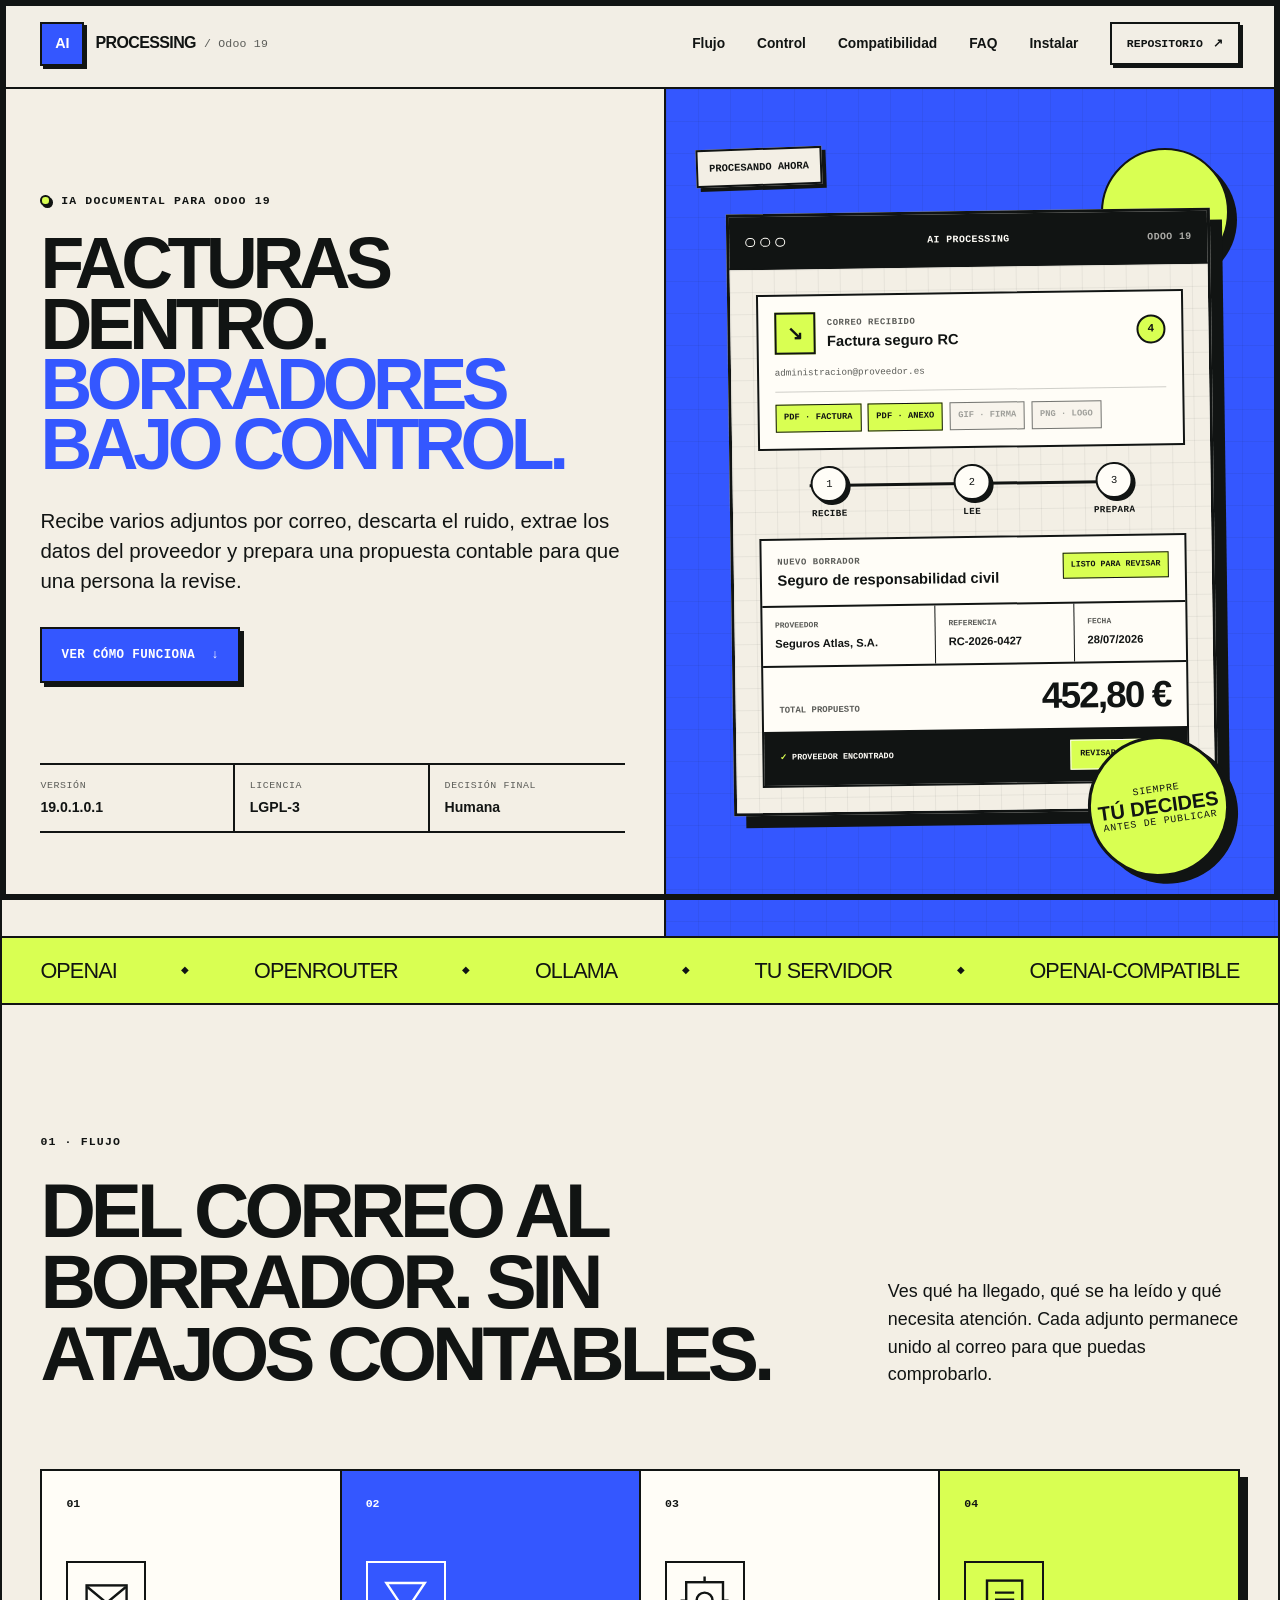
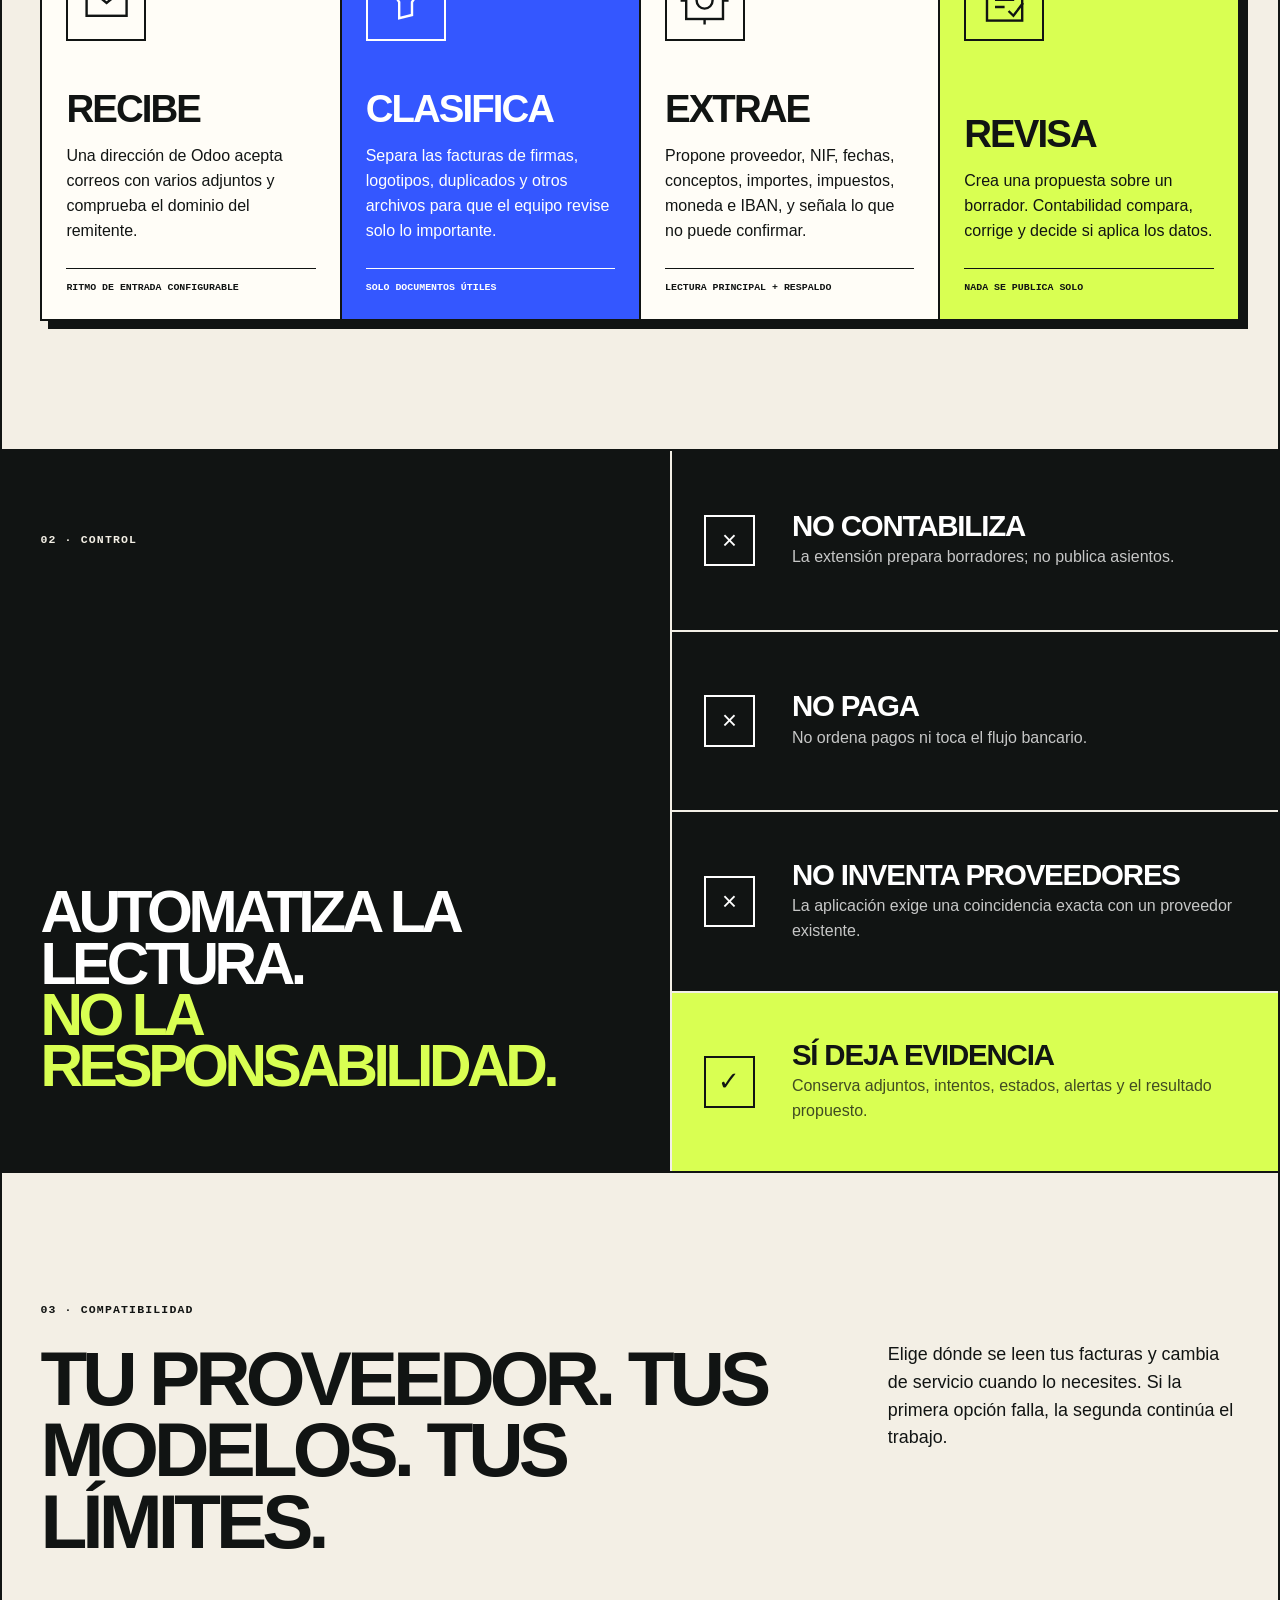
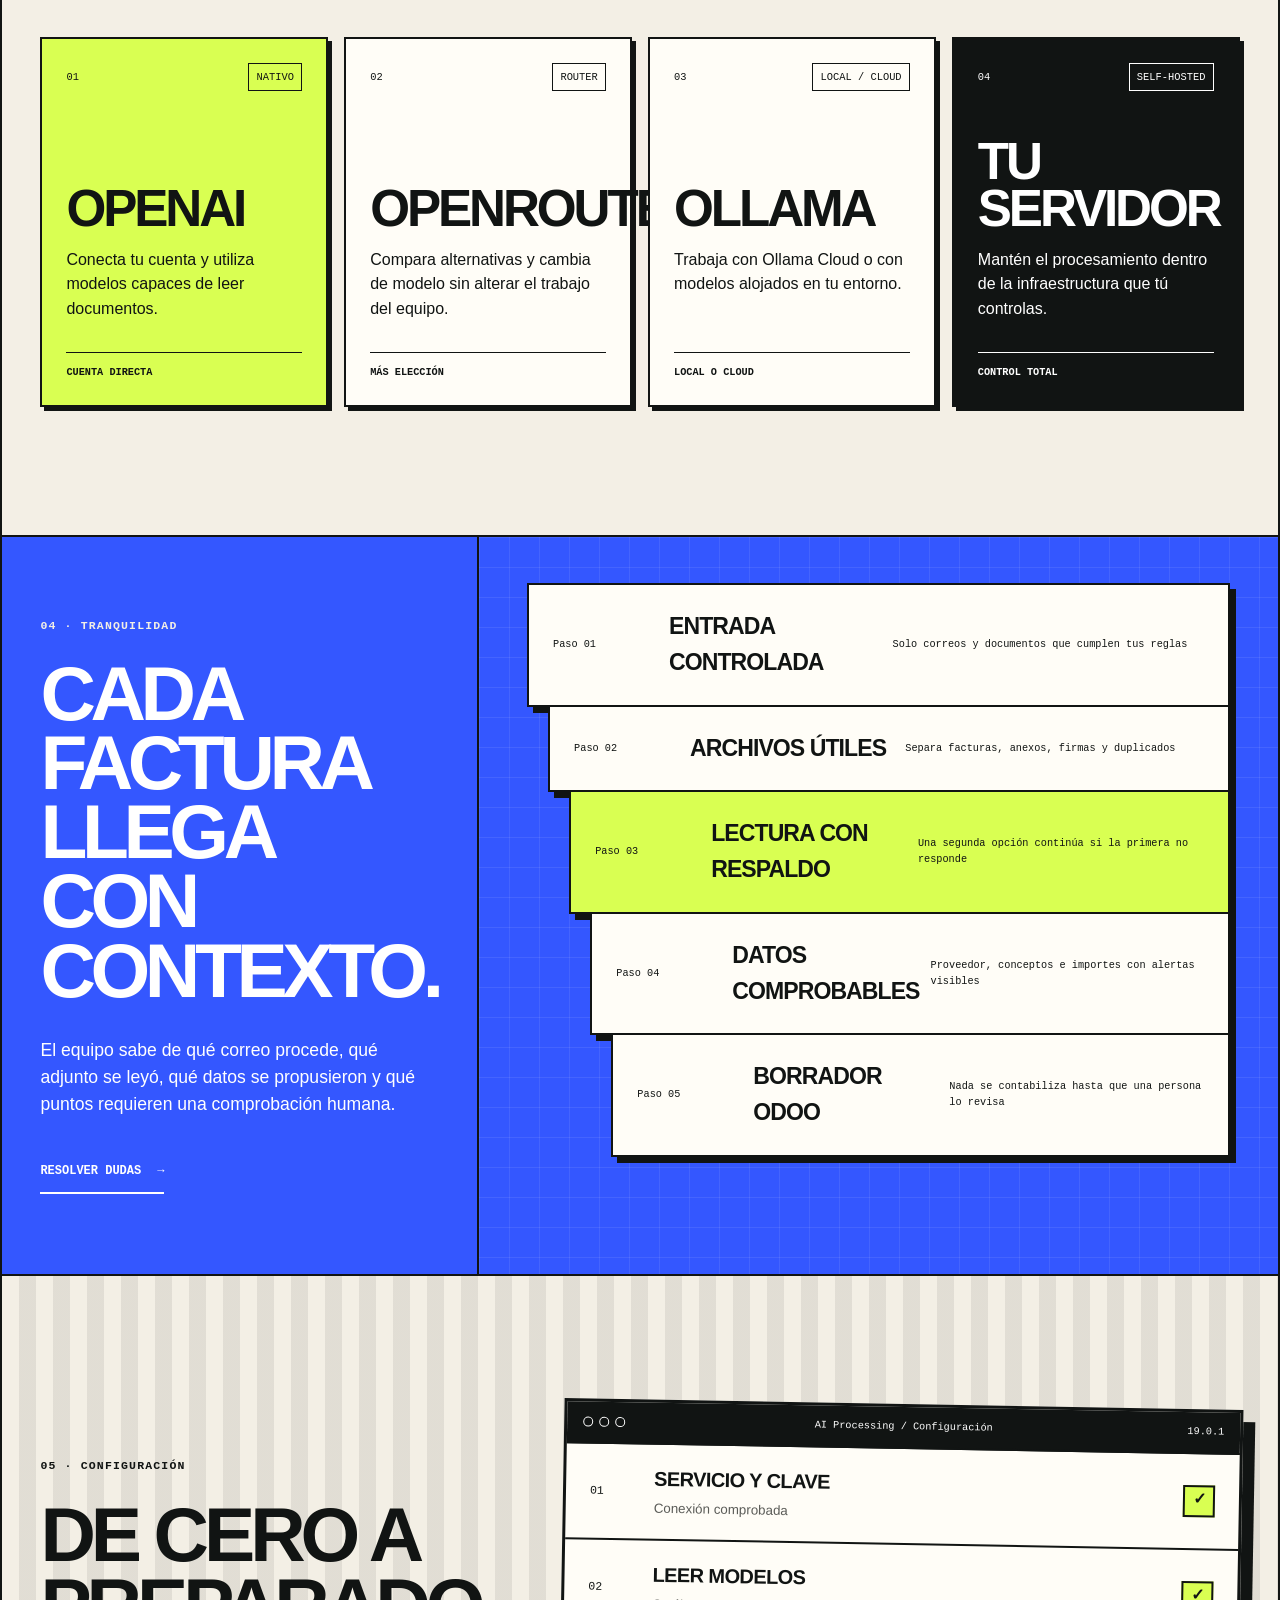
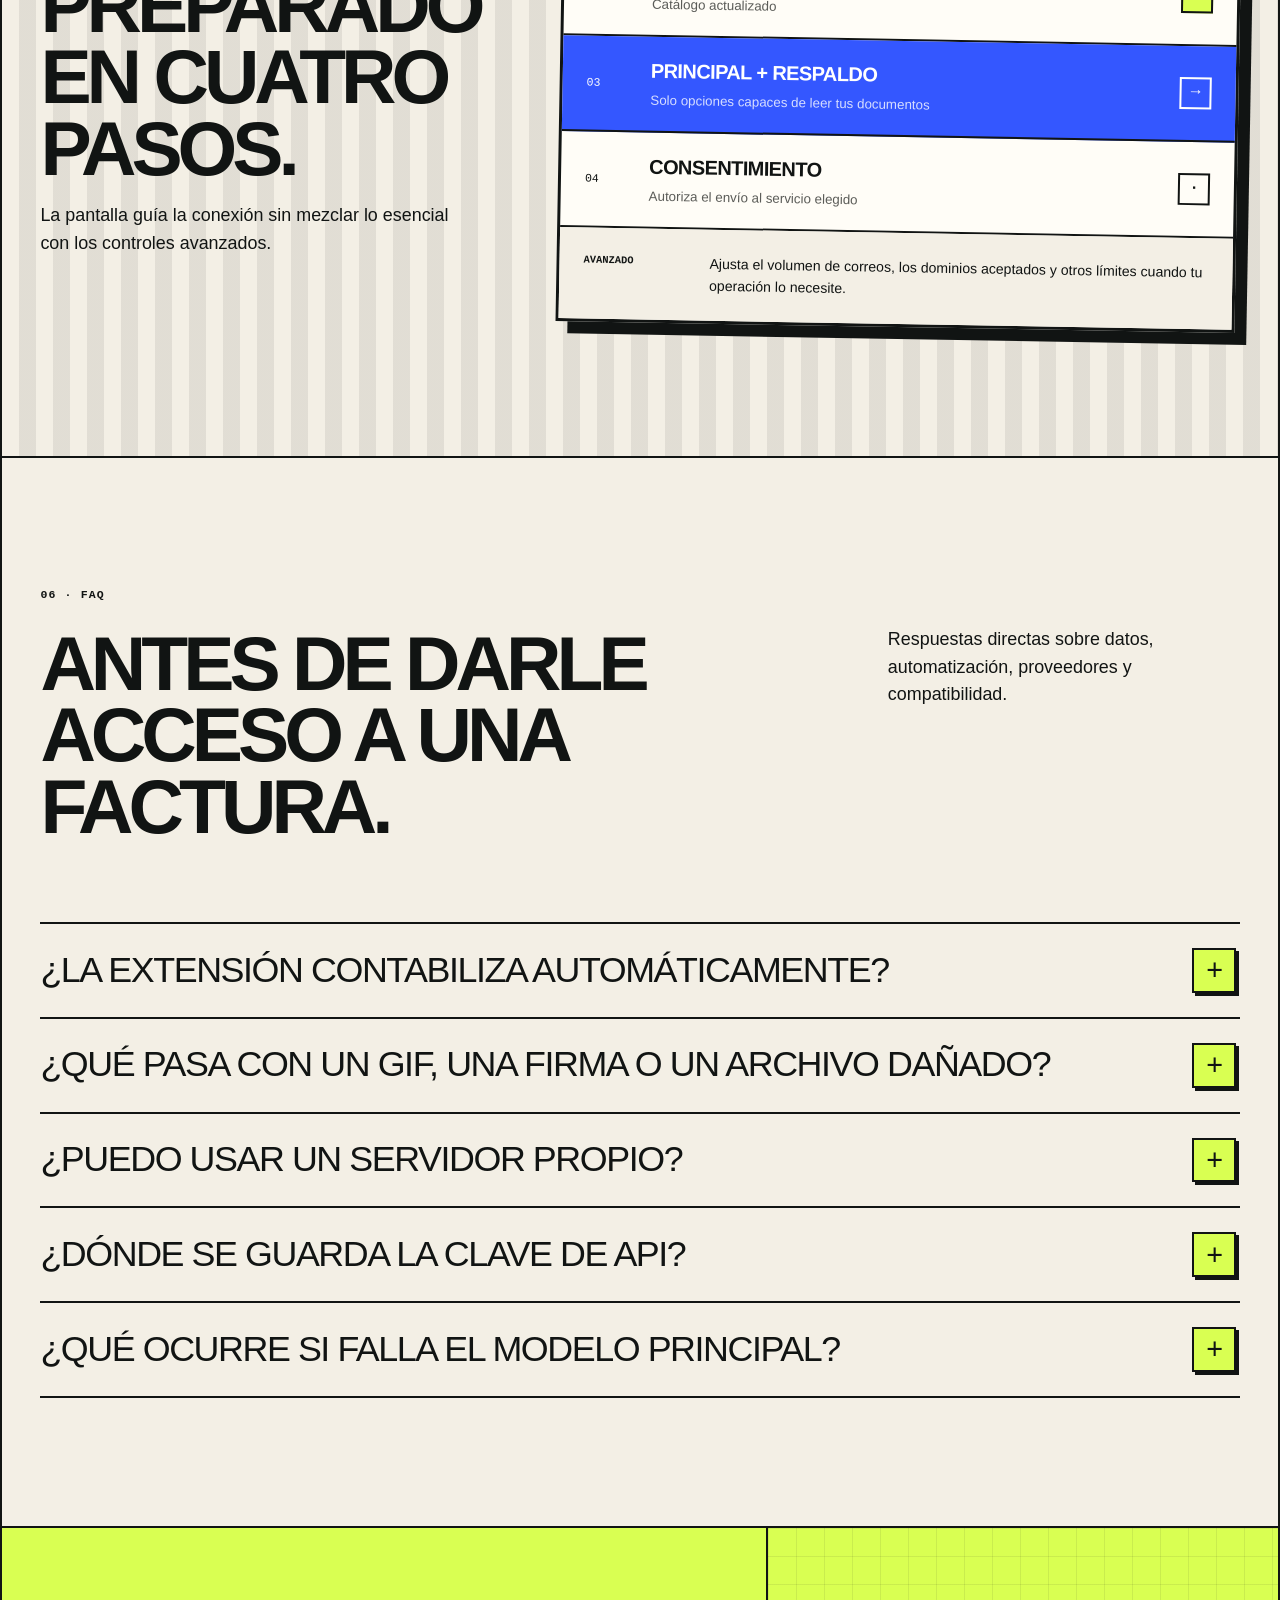
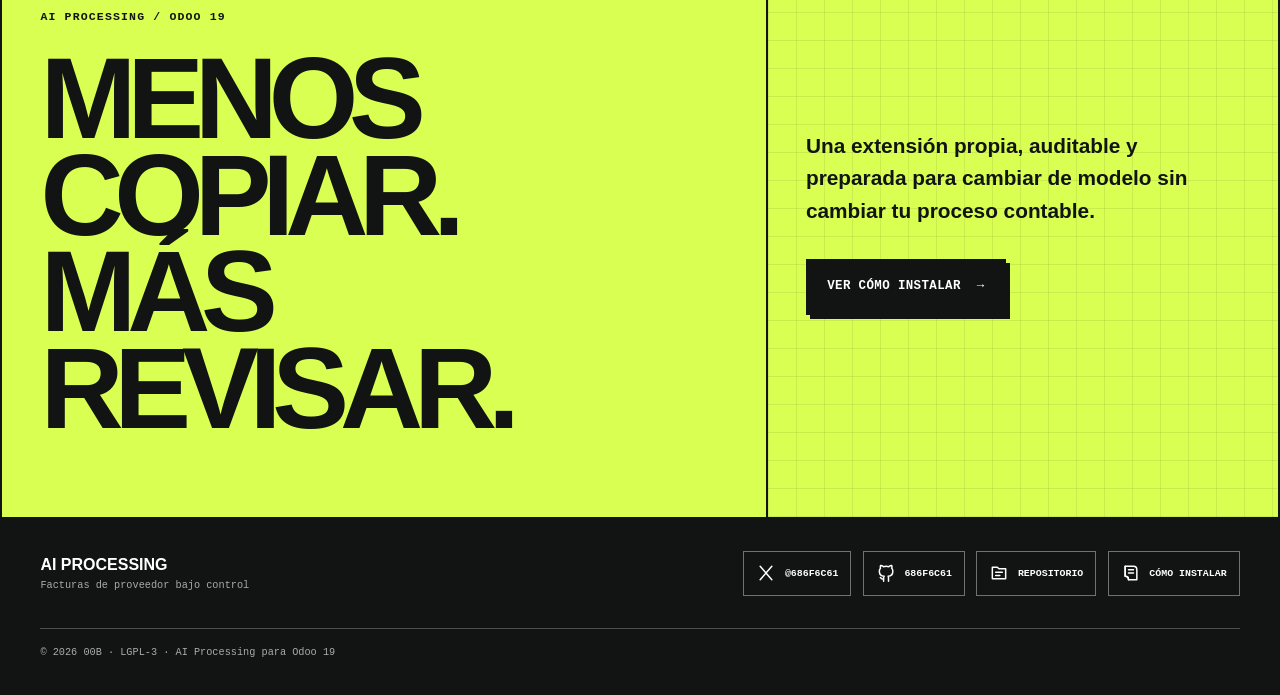
==== commit 1e3a029d: "Release AI Processing for Odoo 19" ====
--- a/landing/index.html
+++ b/landing/index.html
@@ -6,15 +6,15 @@
     <title>AI Processing para Odoo 19 · 00B</title>
     <meta
       name="description"
-      content="Envía una factura por correo: la IA extrae proveedor, conceptos e importes y crea la factura de proveedor en Odoo como borrador revisable."
+      content="Convierte adjuntos de facturas en borradores revisables de Odoo con OpenAI, OpenRouter, Ollama o tu propio servidor."
     >
     <link rel="canonical" href="https://ai-processing.686f6c61.dev/">
 
     <meta property="og:type" content="website">
-    <meta property="og:title" content="AI Processing · Del correo a Odoo">
+    <meta property="og:title" content="AI Processing · Facturas bajo control">
     <meta
       property="og:description"
-      content="La IA lee la factura y la incorpora directamente a Odoo como borrador, con el adjunto original y los datos listos para revisar."
+      content="Ingesta multiadjunto, modelos verificables y revisión humana para facturas de proveedor en Odoo 19."
     >
     <meta property="og:url" content="https://ai-processing.686f6c61.dev/">
     <meta
@@ -35,7 +35,7 @@
         "applicationCategory": "BusinessApplication",
         "operatingSystem": "Odoo 19",
         "softwareVersion": "19.0.1.0.1",
-        "description": "Extensión que recibe facturas, extrae sus datos mediante IA y crea facturas de proveedor en Odoo como borradores revisables.",
+        "description": "Extensión para convertir adjuntos de facturas de proveedor en borradores revisables de Odoo mediante servicios de IA configurables.",
         "license": "https://www.gnu.org/licenses/lgpl-3.0.html",
         "author": {
           "@type": "Organization",
@@ -83,17 +83,16 @@
         <div class="hero__copy">
           <p class="eyebrow">
             <span class="status-dot" aria-hidden="true"></span>
-            Facturas de proveedor → Odoo 19
+            IA documental para Odoo 19
           </p>
           <h1 id="hero-title">
-            Envía la factura.
-            <span>La IA la crea en Odoo.</span>
+            Facturas dentro.
+            <span>Borradores bajo control.</span>
           </h1>
           <p class="hero__lede">
-            Reenvía un correo o adjunta un documento. AI Processing identifica
-            la factura, lee proveedor, fechas, conceptos e importes y crea una
-            factura de proveedor en Odoo como borrador. Tú revisas y aplicas los
-            datos; nunca se contabiliza sola.
+            Recibe varios adjuntos por correo, descarta el ruido, extrae los
+            datos del proveedor y prepara una propuesta contable para que una
+            persona la revise.
           </p>
 
           <div class="hero__actions">
@@ -105,111 +104,100 @@
 
           <ul class="hero__facts" aria-label="Datos principales">
             <li>
-              <span>Entrada</span>
-              <strong>Correo o adjunto</strong>
+              <span>Versión</span>
+              <strong>19.0.1.0.1</strong>
             </li>
             <li>
-              <span>Resultado</span>
-              <strong>Factura en Odoo</strong>
+              <span>Licencia</span>
+              <strong>LGPL-3</strong>
             </li>
             <li>
-              <span>Estado</span>
-              <strong>Borrador revisable</strong>
+              <span>Decisión final</span>
+              <strong>Humana</strong>
             </li>
           </ul>
         </div>
 
         <div class="hero__visual">
-          <div class="visual-label visual-label--top">Correo → IA → Odoo</div>
+          <div class="visual-label visual-label--top">Procesando ahora</div>
 
           <div
             class="product-demo"
             role="img"
-            aria-label="Una factura PDF recibida por correo es leída por la IA y aparece en Odoo como factura de proveedor en borrador"
+            aria-label="Un correo con cuatro adjuntos se convierte en un borrador de factura listo para revisión"
           >
             <div class="product-demo__bar">
               <div aria-hidden="true"><span></span><span></span><span></span></div>
-              <strong>Entrada automática</strong>
-              <span>AI Processing / Odoo 19</span>
+              <strong>AI Processing</strong>
+              <span>Odoo 19</span>
             </div>
 
             <div class="product-demo__body">
-              <div class="demo-route" aria-hidden="true">
-                <article class="demo-stage demo-stage--mail">
-                  <div class="demo-stage__head">
-                    <span>01</span>
-                    <div>
-                      <small>Correo recibido</small>
-                      <strong>Factura de Seguros Atlas</strong>
-                    </div>
+              <article class="demo-inbox">
+                <div class="demo-card__heading">
+                  <span class="demo-icon" aria-hidden="true">↘</span>
+                  <div>
+                    <small>Correo recibido</small>
+                    <strong>Factura seguro RC</strong>
                   </div>
-                  <p>administracion@seguros-atlas.es</p>
-                  <div class="demo-attachment demo-attachment--invoice">
-                    <span>PDF</span>
-                    <strong>factura_RC_0427.pdf</strong>
-                    <small>Factura válida</small>
+                  <b>4</b>
+                </div>
+                <p>administracion@proveedor.es</p>
+                <div class="demo-attachments" aria-label="Adjuntos">
+                  <span class="demo-file demo-file--active">PDF · factura</span>
+                  <span class="demo-file demo-file--active">PDF · anexo</span>
+                  <span class="demo-file">GIF · firma</span>
+                  <span class="demo-file">PNG · logo</span>
+                </div>
+              </article>
+
+              <ol class="demo-progress" aria-label="Progreso">
+                <li><span>1</span><strong>Recibe</strong></li>
+                <li><span>2</span><strong>Lee</strong></li>
+                <li><span>3</span><strong>Prepara</strong></li>
+              </ol>
+
+              <article class="demo-draft">
+                <div class="demo-draft__top">
+                  <div>
+                    <small>Nuevo borrador</small>
+                    <strong>Seguro de responsabilidad civil</strong>
                   </div>
-                  <div class="demo-attachment demo-attachment--ignored">
-                    <span>GIF</span>
-                    <strong>firma.gif</strong>
-                    <small>Ignorado</small>
+                  <span>Listo para revisar</span>
+                </div>
+
+                <dl>
+                  <div>
+                    <dt>Proveedor</dt>
+                    <dd>Seguros Atlas, S.A.</dd>
                   </div>
-                </article>
-
-                <div class="demo-connector">
-                  <span>IA</span>
-                  <svg viewBox="0 0 92 24" focusable="false">
-                    <path d="M2 12h82"/>
-                    <path d="m74 3 12 9-12 9"/>
-                  </svg>
-                  <small>leyendo factura</small>
+                  <div>
+                    <dt>Referencia</dt>
+                    <dd>RC-2026-0427</dd>
+                  </div>
+                  <div>
+                    <dt>Fecha</dt>
+                    <dd>28/07/2026</dd>
+                  </div>
+                </dl>
+
+                <div class="demo-draft__total">
+                  <span>Total propuesto</span>
+                  <strong>452,80 €</strong>
                 </div>
 
-                <article class="demo-stage demo-stage--odoo">
-                  <div class="demo-odoo__head">
-                    <div>
-                      <small>Odoo · Factura de proveedor</small>
-                      <strong>Borrador creado</strong>
-                    </div>
-                    <span>Borrador</span>
-                  </div>
-                  <dl>
-                    <div>
-                      <dt>Proveedor propuesto</dt>
-                      <dd>Seguros Atlas, S.A.</dd>
-                    </div>
-                    <div>
-                      <dt>Referencia</dt>
-                      <dd>RC-2026-0427</dd>
-                    </div>
-                    <div>
-                      <dt>Total</dt>
-                      <dd>452,80 €</dd>
-                    </div>
-                  </dl>
-                  <div class="demo-odoo__attachment">
-                    <span aria-hidden="true">↳</span>
-                    <strong>Adjunto original conservado</strong>
-                  </div>
-                  <div class="demo-odoo__footer">
-                    <span><b>✓</b> Datos listos</span>
-                    <span>Revisar y aplicar</span>
-                  </div>
-                </article>
-              </div>
-
-              <div class="demo-proof" aria-hidden="true">
-                <span><b>01</b> PDF detectado</span>
-                <span><b>02</b> Datos extraídos</span>
-                <span><b>03</b> Creada en Odoo</span>
-              </div>
+                <div class="demo-draft__footer">
+                  <span><b aria-hidden="true">✓</b> Proveedor encontrado</span>
+                  <span class="demo-review-action">Revisar borrador</span>
+                </div>
+              </article>
             </div>
           </div>
 
           <div class="visual-stamp" aria-hidden="true">
-            <span>En Odoo</span>
-            <strong>como borrador</strong>
-            <span>lista para revisar</span>
+            <span>Siempre</span>
+            <strong>tú decides</strong>
+            <span>antes de publicar</span>
           </div>
         </div>
       </section>
@@ -230,12 +218,11 @@
         <div class="section-heading">
           <div>
             <p class="eyebrow">01 · Flujo</p>
-            <h2 id="workflow-title">Un correo entra. Una factura aparece en Odoo.</h2>
+            <h2 id="workflow-title">Del correo al borrador. Sin atajos contables.</h2>
           </div>
           <p>
-            En modo automático, AI Processing filtra los adjuntos, lee la
-            factura y crea el borrador dentro de Odoo. El correo, el PDF y el
-            resultado quedan unidos para poder comprobarlo.
+            Ves qué ha llegado, qué se ha leído y qué necesita atención. Cada
+            adjunto permanece unido al correo para que puedas comprobarlo.
           </p>
         </div>
 
@@ -248,10 +235,10 @@
                 <path d="m8 15 24 20 24-20"/>
               </svg>
             </div>
-            <h3>Envía</h3>
-            <p>
-              Reenvía la factura a la dirección de Odoo o analiza un adjunto
-              desde una factura de proveedor ya creada.
+            <h3>Recibe</h3>
+            <p>
+              Una dirección de Odoo acepta correos con varios adjuntos y
+              comprueba el dominio del remitente.
             </p>
             <span class="workflow-card__meta">Ritmo de entrada configurable</span>
           </li>
@@ -296,12 +283,12 @@
                 <path d="M20 22h24M20 31h24M20 40h12M37 45l6 6 12-16"/>
               </svg>
             </div>
-            <h3>Crea en Odoo</h3>
-            <p>
-              Crea la factura de proveedor en estado borrador, conserva el PDF
-              y deja los datos propuestos listos para revisar y aplicar.
-            </p>
-            <span class="workflow-card__meta">Directo a Odoo, sin publicar</span>
+            <h3>Revisa</h3>
+            <p>
+              Crea una propuesta sobre un borrador. Contabilidad compara,
+              corrige y decide si aplica los datos.
+            </p>
+            <span class="workflow-card__meta">Nada se publica solo</span>
           </li>
         </ol>
       </section>
@@ -320,7 +307,7 @@
             <span aria-hidden="true">×</span>
             <div>
               <h3>No contabiliza</h3>
-              <p>Sí crea la factura como borrador en Odoo; nunca publica el asiento.</p>
+              <p>La extensión prepara borradores; no publica asientos.</p>
             </div>
           </article>
           <article>
@@ -444,7 +431,7 @@
           <article>
             <span>Paso 05</span>
             <strong>Borrador Odoo</strong>
-            <small>Factura creada en Odoo, con el original y los datos por revisar</small>
+            <small>Nada se contabiliza hasta que una persona lo revisa</small>
           </article>
         </div>
       </section>
@@ -504,11 +491,10 @@
           </ol>
 
           <div class="panel-note">
-            <span>Correo</span>
-            <p>
-              Conecta un buzón compartido, autoriza los dominios remitentes y
-              ajusta el volumen cuando tu operación lo necesite.
-              <a href="./instalar.html#correo">Ver configuración del correo →</a>
+            <span>Avanzado</span>
+            <p>
+              Ajusta el volumen de correos, los dominios aceptados y otros
+              límites cuando tu operación lo necesite.
             </p>
           </div>
         </div>
@@ -529,25 +515,12 @@
         <div class="faq-list">
           <details>
             <summary>
-              ¿Crea la factura en Odoo o solo extrae los datos?
-              <span aria-hidden="true">+</span>
-            </summary>
-            <p>
-              La crea directamente en Odoo como factura de proveedor en estado
-              borrador y conserva el documento original. Los datos extraídos
-              quedan listos para que una persona los revise y los aplique.
-            </p>
-          </details>
-
-          <details>
-            <summary>
               ¿La extensión contabiliza automáticamente?
               <span aria-hidden="true">+</span>
             </summary>
             <p>
-              No. Crear el borrador no publica el asiento. Una persona con
-              permisos contables revisa proveedor, fechas, conceptos, cuentas e
-              impuestos antes de validar la factura.
+              No. Extrae y prepara una propuesta sobre un borrador. Una persona
+              con permisos contables revisa y decide si aplica los datos.
             </p>
           </details>
 
@@ -565,20 +538,6 @@
 
           <details>
             <summary>
-              ¿Qué cuenta de correo debo usar?
-              <span aria-hidden="true">+</span>
-            </summary>
-            <p>
-              Para recibir, recomendamos un buzón compartido y dedicado, como
-              <code>facturas@empresa.com</code>, conectado a Odoo por IMAP. Para
-              enviar sirve cualquier cuenta cuyo dominio hayas autorizado. No
-              necesitas configurar SMTP saliente para procesar facturas.
-              <a href="./instalar.html#correo">Ver la guía de correo</a>.
-            </p>
-          </details>
-
-          <details>
-            <summary>
               ¿Puedo usar un servidor propio?
               <span aria-hidden="true">+</span>
             </summary>
@@ -618,12 +577,12 @@
       <section class="closing" aria-labelledby="closing-title">
         <div>
           <p class="eyebrow">AI Processing / Odoo 19</p>
-          <h2 id="closing-title">Del correo a Odoo.<br>Sin picar la factura.</h2>
+          <h2 id="closing-title">Menos copiar.<br>Más revisar.</h2>
         </div>
         <div class="closing__action">
           <p>
-            La IA lee el documento y crea la factura de proveedor dentro de
-            Odoo. Tu equipo revisa el borrador y mantiene la decisión contable.
+            Una extensión propia, auditable y preparada para cambiar de modelo
+            sin cambiar tu proceso contable.
           </p>
           <a
             class="button button--dark"
--- a/landing/styles.css
+++ b/landing/styles.css
@@ -784,388 +784,6 @@
   }
 }
 
-.demo-route {
-  display: grid;
-  grid-template-columns: minmax(0, 0.86fr) 4.8rem minmax(0, 1.14fr);
-  align-items: center;
-}
-
-.demo-stage {
-  min-width: 0;
-  border: 2px solid var(--ink);
-  background: var(--paper-bright);
-}
-
-.demo-stage--mail {
-  padding: 0.85rem;
-  box-shadow: 5px 5px 0 var(--ink);
-  animation: demo-mail-arrives 8s var(--ease) infinite;
-}
-
-.demo-stage__head {
-  display: grid;
-  grid-template-columns: 2.2rem minmax(0, 1fr);
-  gap: 0.65rem;
-  align-items: center;
-}
-
-.demo-stage__head > span {
-  display: grid;
-  width: 2.2rem;
-  height: 2.2rem;
-  place-items: center;
-  border: 2px solid var(--ink);
-  background: var(--lime);
-  font-family: var(--mono);
-  font-size: 0.65rem;
-  font-weight: 900;
-}
-
-.demo-stage__head small,
-.demo-odoo__head small {
-  display: block;
-  color: var(--muted);
-  font-family: var(--mono);
-  font-size: 0.5rem;
-  font-weight: 800;
-  letter-spacing: 0.05em;
-  text-transform: uppercase;
-}
-
-.demo-stage__head strong,
-.demo-odoo__head strong {
-  display: block;
-  overflow: hidden;
-  margin-top: 0.16rem;
-  font-size: 0.75rem;
-  line-height: 1.2;
-  text-overflow: ellipsis;
-  white-space: nowrap;
-}
-
-.demo-stage--mail > p {
-  overflow: hidden;
-  margin: 0.7rem 0;
-  padding-bottom: 0.55rem;
-  border-bottom: 1px solid var(--line-soft);
-  color: var(--muted);
-  font-family: var(--mono);
-  font-size: 0.48rem;
-  text-overflow: ellipsis;
-  white-space: nowrap;
-}
-
-.demo-attachment {
-  display: grid;
-  grid-template-columns: auto minmax(0, 1fr);
-  gap: 0.05rem 0.45rem;
-  align-items: center;
-  padding: 0.48rem;
-  border: 1px solid var(--ink);
-  font-family: var(--mono);
-}
-
-.demo-attachment + .demo-attachment {
-  margin-top: 0.4rem;
-}
-
-.demo-attachment > span {
-  grid-row: span 2;
-  padding: 0.22rem 0.28rem;
-  border: 1px solid var(--ink);
-  font-size: 0.47rem;
-  font-weight: 900;
-}
-
-.demo-attachment strong {
-  overflow: hidden;
-  font-size: 0.5rem;
-  text-overflow: ellipsis;
-  white-space: nowrap;
-}
-
-.demo-attachment small {
-  color: var(--muted);
-  font-size: 0.43rem;
-  font-weight: 800;
-  text-transform: uppercase;
-}
-
-.demo-attachment--invoice {
-  animation: demo-invoice-found 8s steps(1, end) infinite;
-}
-
-.demo-attachment--invoice > span {
-  background: var(--blue);
-  color: white;
-}
-
-.demo-attachment--ignored {
-  border-style: dashed;
-  opacity: 0.5;
-}
-
-.demo-connector {
-  position: relative;
-  display: grid;
-  justify-items: center;
-  gap: 0.2rem;
-  color: var(--ink);
-}
-
-.demo-connector > span {
-  display: grid;
-  z-index: 1;
-  width: 2.5rem;
-  height: 2.5rem;
-  place-items: center;
-  border: 2px solid var(--ink);
-  border-radius: 50%;
-  background: var(--lime);
-  box-shadow: 3px 3px 0 var(--ink);
-  font-family: var(--display);
-  font-size: 0.72rem;
-  animation: demo-ai-pulse 8s var(--ease) infinite;
-}
-
-.demo-connector svg {
-  width: 100%;
-  height: 1.5rem;
-  overflow: visible;
-}
-
-.demo-connector path {
-  fill: none;
-  stroke: currentColor;
-  stroke-width: 3;
-  stroke-linecap: square;
-  stroke-linejoin: miter;
-}
-
-.demo-connector path:first-child {
-  stroke-dasharray: 84;
-  animation: demo-data-route 8s var(--ease) infinite;
-}
-
-.demo-connector small {
-  font-family: var(--mono);
-  font-size: 0.42rem;
-  font-weight: 800;
-  text-align: center;
-  text-transform: uppercase;
-}
-
-.demo-stage--odoo {
-  box-shadow: 6px 6px 0 var(--ink);
-  animation: demo-odoo-created 8s var(--ease) infinite;
-}
-
-.demo-odoo__head {
-  display: grid;
-  grid-template-columns: minmax(0, 1fr) auto;
-  gap: 0.55rem;
-  align-items: start;
-  padding: 0.72rem;
-  border-bottom: 2px solid var(--ink);
-  background: var(--paper);
-}
-
-.demo-odoo__head > span {
-  padding: 0.28rem 0.35rem;
-  border: 1px solid var(--ink);
-  background: var(--lime);
-  font-family: var(--mono);
-  font-size: 0.44rem;
-  font-weight: 900;
-  text-transform: uppercase;
-}
-
-.demo-stage--odoo dl {
-  display: grid;
-  margin: 0;
-}
-
-.demo-stage--odoo dl > div {
-  display: grid;
-  grid-template-columns: 1fr auto;
-  gap: 0.5rem;
-  padding: 0.45rem 0.72rem;
-  border-bottom: 1px solid var(--line-soft);
-}
-
-.demo-stage--odoo dt {
-  color: var(--muted);
-  font-family: var(--mono);
-  font-size: 0.43rem;
-  font-weight: 800;
-  text-transform: uppercase;
-}
-
-.demo-stage--odoo dd {
-  overflow: hidden;
-  margin: 0;
-  font-size: 0.52rem;
-  font-weight: 800;
-  text-overflow: ellipsis;
-  white-space: nowrap;
-}
-
-.demo-odoo__attachment {
-  display: flex;
-  align-items: center;
-  gap: 0.4rem;
-  padding: 0.52rem 0.72rem;
-  font-family: var(--mono);
-  font-size: 0.45rem;
-}
-
-.demo-odoo__attachment span {
-  color: var(--blue);
-  font-size: 0.9rem;
-  font-weight: 900;
-}
-
-.demo-odoo__footer {
-  display: flex;
-  align-items: center;
-  justify-content: space-between;
-  gap: 0.5rem;
-  padding: 0.55rem 0.72rem;
-  color: white;
-  background: var(--ink);
-  font-family: var(--mono);
-  font-size: 0.43rem;
-  font-weight: 800;
-  text-transform: uppercase;
-}
-
-.demo-odoo__footer b {
-  color: var(--lime);
-}
-
-.demo-odoo__footer span:last-child {
-  padding: 0.28rem 0.35rem;
-  border: 1px solid white;
-  color: var(--ink);
-  background: var(--lime);
-  white-space: nowrap;
-}
-
-.demo-proof {
-  display: grid;
-  grid-template-columns: repeat(3, 1fr);
-  border: 2px solid var(--ink);
-  background: var(--paper-bright);
-}
-
-.demo-proof span {
-  padding: 0.55rem;
-  border-right: 1px solid var(--ink);
-  font-family: var(--mono);
-  font-size: 0.45rem;
-  font-weight: 800;
-  text-align: center;
-  text-transform: uppercase;
-  animation: demo-proof-ready 8s steps(1, end) infinite;
-}
-
-.demo-proof span:last-child {
-  border-right: 0;
-}
-
-.demo-proof b {
-  display: block;
-  color: var(--blue);
-  font-size: 0.56rem;
-}
-
-.demo-proof span:nth-child(2) {
-  animation-delay: 0.7s;
-}
-
-.demo-proof span:nth-child(3) {
-  animation-delay: 1.4s;
-}
-
-@keyframes demo-mail-arrives {
-  0%,
-  8% {
-    transform: translateX(-4px);
-    opacity: 0.82;
-  }
-  18%,
-  100% {
-    transform: translateX(0);
-    opacity: 1;
-  }
-}
-
-@keyframes demo-invoice-found {
-  0%,
-  20% {
-    background: var(--paper-bright);
-  }
-  21%,
-  100% {
-    background: var(--lime);
-  }
-}
-
-@keyframes demo-ai-pulse {
-  0%,
-  22% {
-    transform: scale(0.86);
-    background: var(--paper-bright);
-  }
-  35%,
-  55% {
-    transform: scale(1.08);
-    background: var(--lime);
-  }
-  70%,
-  100% {
-    transform: scale(1);
-    background: var(--lime);
-  }
-}
-
-@keyframes demo-data-route {
-  0%,
-  30% {
-    stroke-dashoffset: 84;
-  }
-  55%,
-  100% {
-    stroke-dashoffset: 0;
-  }
-}
-
-@keyframes demo-odoo-created {
-  0%,
-  44% {
-    transform: translateX(4px);
-    opacity: 0.72;
-  }
-  62%,
-  100% {
-    transform: translateX(0);
-    opacity: 1;
-  }
-}
-
-@keyframes demo-proof-ready {
-  0%,
-  38% {
-    color: var(--muted);
-    background: var(--paper-bright);
-  }
-  55%,
-  100% {
-    color: var(--ink);
-    background: var(--lime);
-  }
-}
-
 .visual-label {
   position: absolute;
   z-index: 4;
@@ -1766,21 +1384,6 @@
 .panel-note p {
   margin: 0;
   font-size: 0.88rem;
-}
-
-.panel-note a,
-.faq-list details p a {
-  color: inherit;
-  font-weight: 800;
-  text-underline-offset: 0.18em;
-}
-
-.faq-list details p code {
-  padding: 0.08rem 0.25rem;
-  border: 1px solid var(--ink);
-  background: var(--lime);
-  font-family: var(--mono);
-  font-size: 0.82em;
 }
 
 .faq {
@@ -1852,7 +1455,6 @@
   display: flex;
   flex-direction: column;
   justify-content: center;
-  min-width: 0;
   padding: var(--space-6) var(--gutter);
 }
 
@@ -2089,7 +1691,6 @@
 
 .install-prerequisites h2,
 .install-guide__heading h2,
-.mail-setup h2,
 .after-install h2,
 .install-help h2,
 .docs-closing h2 {
@@ -2311,157 +1912,6 @@
   color: var(--blue);
   font-weight: 900;
   content: "✓";
-}
-
-.mail-setup {
-  width: min(100%, var(--content));
-  margin-inline: auto;
-  border-right: 2px solid var(--ink);
-  border-bottom: 2px solid var(--ink);
-  border-left: 2px solid var(--ink);
-  background: var(--paper);
-}
-
-.mail-setup__intro {
-  padding: var(--space-6) var(--gutter);
-  border-bottom: 2px solid var(--ink);
-  background: var(--lime);
-}
-
-.mail-setup h2 {
-  max-width: 980px;
-  margin: 0;
-}
-
-.mail-setup__intro > p:not(.eyebrow) {
-  max-width: 820px;
-  margin: var(--space-3) 0;
-  font-size: 1.12rem;
-  font-weight: 650;
-}
-
-.mail-address {
-  display: grid;
-  width: min(100%, 920px);
-  margin-top: var(--space-4);
-  padding: 1rem 1.2rem;
-  border: 2px solid var(--ink);
-  background: var(--paper-bright);
-  box-shadow: var(--shadow-small);
-}
-
-.mail-address small,
-.mail-address span {
-  font-family: var(--mono);
-  font-size: 0.62rem;
-  font-weight: 800;
-  letter-spacing: 0.04em;
-  text-transform: uppercase;
-}
-
-.mail-address strong {
-  overflow-wrap: anywhere;
-  margin: 0.3rem 0;
-  color: var(--blue);
-  font-family: var(--display);
-  font-size: clamp(1.55rem, 3.5vw, 3.2rem);
-  line-height: 1;
-}
-
-.mail-address span {
-  color: var(--muted);
-}
-
-.mail-setup__steps {
-  display: grid;
-  grid-template-columns: minmax(0, 1.25fr) minmax(300px, 0.75fr);
-}
-
-.mail-setup__steps > ol {
-  margin: 0;
-  padding: 0;
-  border-right: 2px solid var(--ink);
-  list-style: none;
-}
-
-.mail-setup__steps li {
-  display: grid;
-  grid-template-columns: 4rem minmax(0, 1fr);
-  border-bottom: 1px solid var(--ink);
-}
-
-.mail-setup__steps li:last-child {
-  border-bottom: 0;
-}
-
-.mail-setup__steps li > span {
-  display: grid;
-  place-items: center;
-  border-right: 1px solid var(--ink);
-  color: white;
-  background: var(--blue);
-  font-family: var(--display);
-  font-size: 1.35rem;
-}
-
-.mail-setup__steps li:nth-child(even) > span {
-  color: var(--ink);
-  background: var(--lime);
-}
-
-.mail-setup__steps li > div {
-  min-width: 0;
-  padding: 1.25rem;
-}
-
-.mail-setup__steps li strong,
-.mail-setup__steps aside > strong {
-  display: block;
-  font-family: var(--display);
-  font-size: 1.35rem;
-  line-height: 1;
-  text-transform: uppercase;
-}
-
-.mail-setup__steps li p {
-  max-width: 720px;
-  margin: 0.45rem 0 0;
-}
-
-.mail-setup__steps li code {
-  display: inline-block;
-  max-width: 100%;
-  margin-top: 0.75rem;
-  padding: 0.45rem 0.55rem;
-  border: 1px solid var(--ink);
-  background: var(--paper-bright);
-  font-family: var(--mono);
-  font-size: 0.68rem;
-  overflow-wrap: anywhere;
-}
-
-.mail-setup__steps aside {
-  padding: var(--space-5);
-  color: white;
-  background:
-    linear-gradient(rgba(255, 255, 255, 0.08) 1px, transparent 1px),
-    linear-gradient(90deg, rgba(255, 255, 255, 0.08) 1px, transparent 1px),
-    var(--blue);
-  background-size: 28px 28px;
-}
-
-.mail-setup__steps aside > strong:not(:first-child) {
-  margin-top: var(--space-4);
-}
-
-.mail-setup__steps aside p {
-  margin: 0.65rem 0 var(--space-3);
-  color: rgba(255, 255, 255, 0.82);
-}
-
-.mail-setup__steps aside code {
-  color: var(--ink);
-  background: var(--lime);
 }
 
 .after-install {
@@ -2936,7 +2386,6 @@
 @media (max-width: 1180px) {
   .docs-hero,
   .install-prerequisites,
-  .mail-setup__steps,
   .after-install,
   .install-help {
     grid-template-columns: 1fr;
@@ -2954,11 +2403,6 @@
     grid-template-columns: 1fr;
   }
 
-  .mail-setup__steps > ol {
-    border-right: 0;
-    border-bottom: 2px solid var(--ink);
-  }
-
   .site-footer {
     grid-template-columns: 1fr;
   }
@@ -2979,7 +2423,6 @@
   .install-prerequisites > div,
   .install-prerequisites > ul,
   .install-guide,
-  .mail-setup__intro,
   .after-install > div,
   .install-help > div:first-child,
   .docs-closing {
@@ -3003,7 +2446,6 @@
 
   .install-prerequisites h2,
   .install-guide__heading h2,
-  .mail-setup h2,
   .after-install h2,
   .install-help h2,
   .docs-closing h2 {
@@ -3037,14 +2479,6 @@
     white-space: normal;
   }
 
-  .mail-setup__steps li {
-    grid-template-columns: 3.3rem minmax(0, 1fr);
-  }
-
-  .mail-setup__steps aside {
-    padding: var(--space-4) 1.1rem;
-  }
-
   .help-grid {
     grid-template-columns: 1fr;
   }
@@ -3079,10 +2513,6 @@
 }
 
 @media (max-width: 480px) {
-  .mail-address strong {
-    font-size: 1.25rem;
-  }
-
   .socials {
     display: grid;
     grid-template-columns: 1fr;
@@ -3091,63 +2521,6 @@
 
   .socials a {
     width: 100%;
-  }
-}
-
-@media (max-width: 600px) {
-  .hero__visual {
-    min-height: 720px;
-  }
-
-  .product-demo {
-    width: calc(100% - 12px);
-  }
-
-  .demo-route {
-    grid-template-columns: 1fr;
-    gap: 0.65rem;
-  }
-
-  .demo-connector {
-    grid-template-columns: auto minmax(0, 1fr) auto;
-    gap: 0.5rem;
-    width: 100%;
-  }
-
-  .demo-connector svg {
-    min-width: 0;
-    transform: none;
-  }
-
-  .demo-connector small {
-    max-width: 4rem;
-  }
-
-  .demo-stage--mail,
-  .demo-stage--odoo {
-    width: 100%;
-  }
-
-  .demo-proof {
-    grid-template-columns: 1fr;
-  }
-
-  .demo-proof span {
-    display: grid;
-    grid-template-columns: 1.7rem 1fr;
-    align-items: center;
-    padding: 0.38rem 0.55rem;
-    border-right: 0;
-    border-bottom: 1px solid var(--ink);
-    text-align: left;
-  }
-
-  .demo-proof span:last-child {
-    border-bottom: 0;
-  }
-
-  .demo-proof b {
-    display: inline;
   }
 }
 
@@ -3168,19 +2541,9 @@
   .demo-inbox,
   .demo-file--active,
   .demo-progress li span,
-  .demo-draft,
-  .demo-stage--mail,
-  .demo-attachment--invoice,
-  .demo-connector > span,
-  .demo-connector path:first-child,
-  .demo-stage--odoo,
-  .demo-proof span {
+  .demo-draft {
     transform: none;
     opacity: 1;
-  }
-
-  .demo-connector path:first-child {
-    stroke-dashoffset: 0;
   }
 }
 
